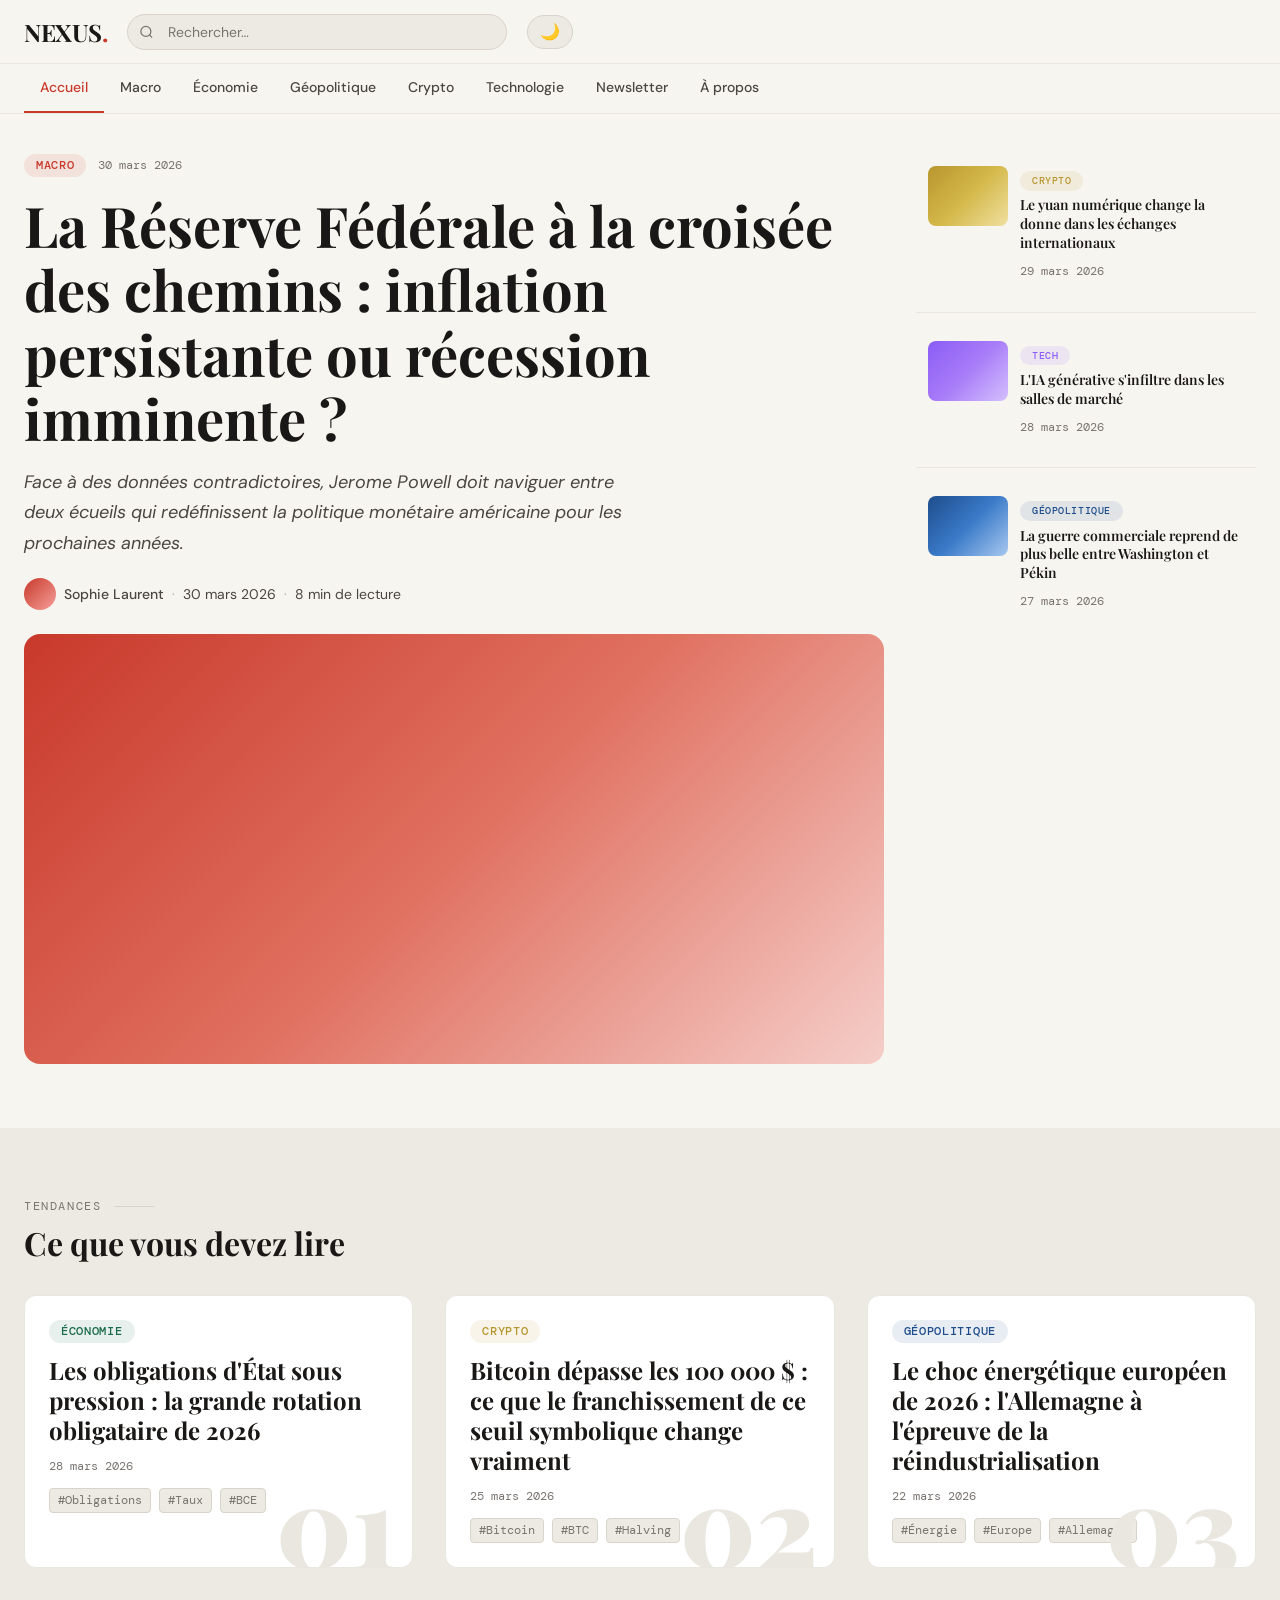
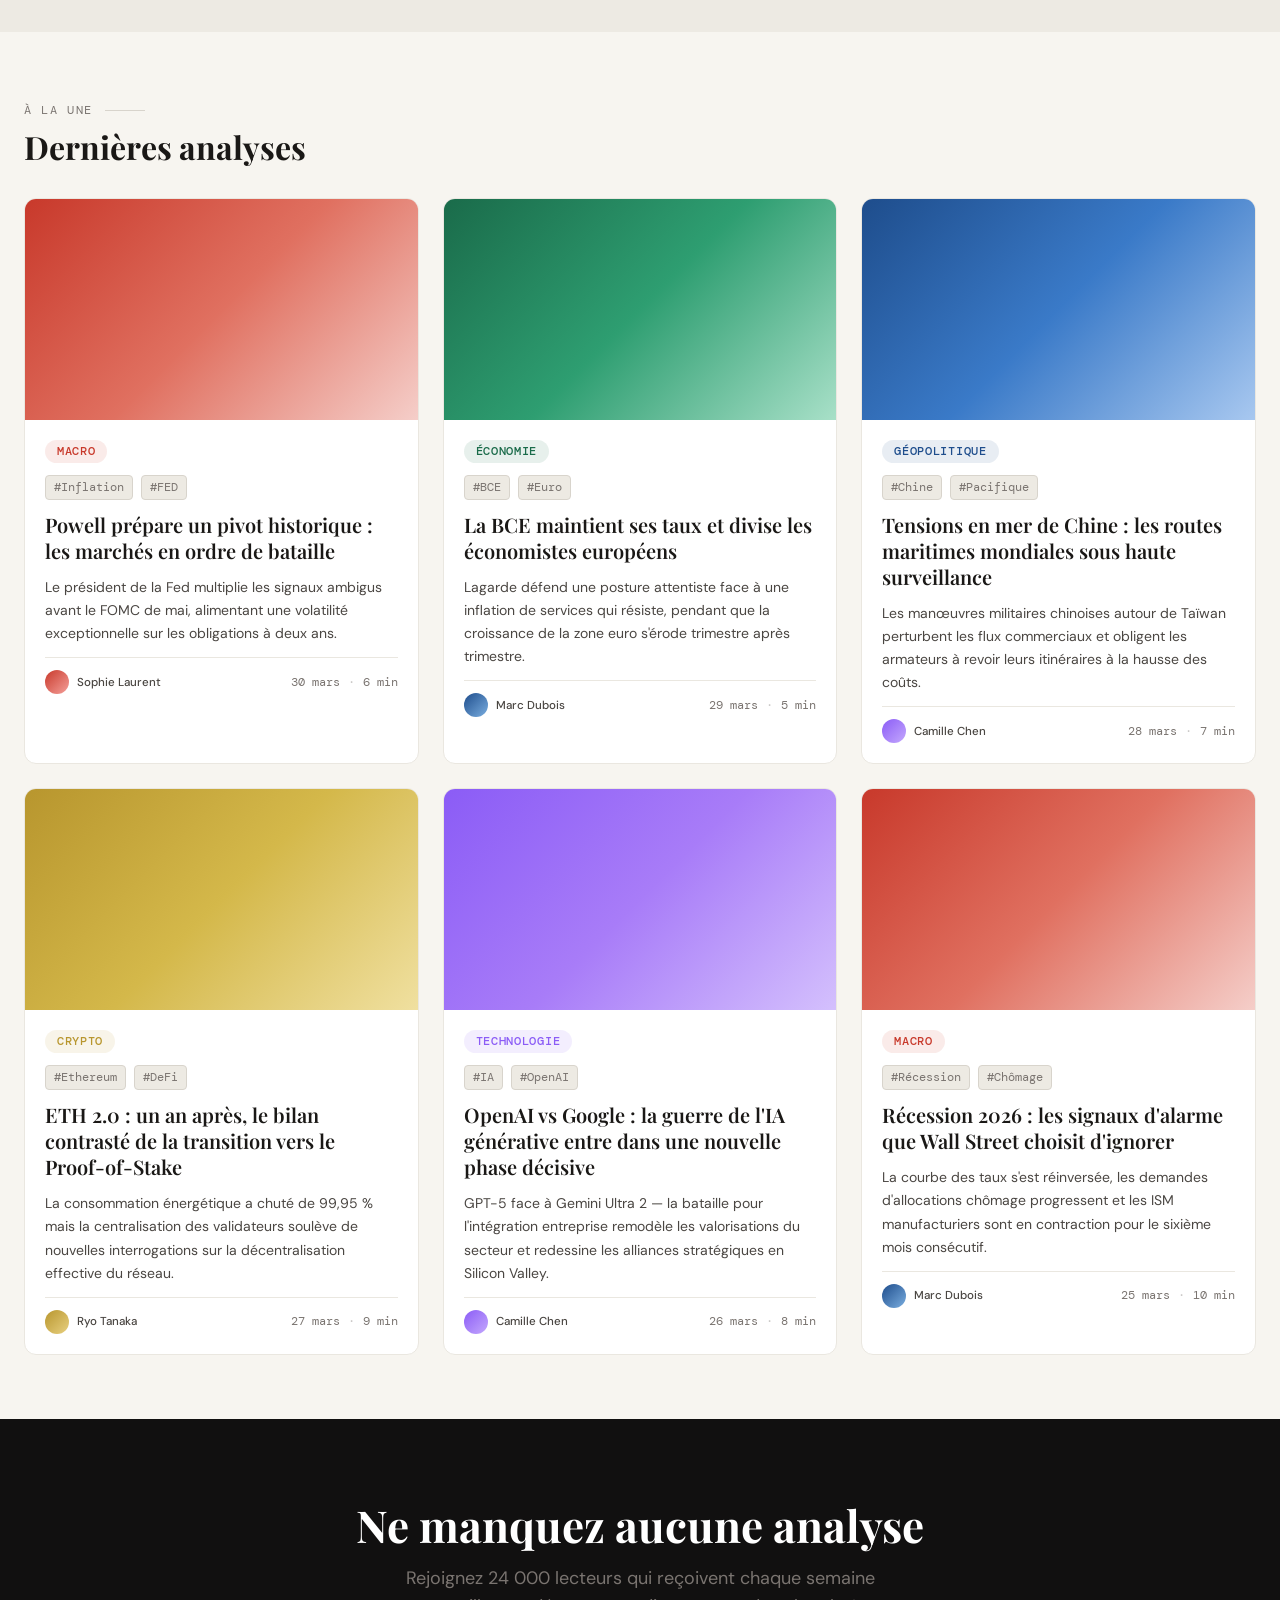
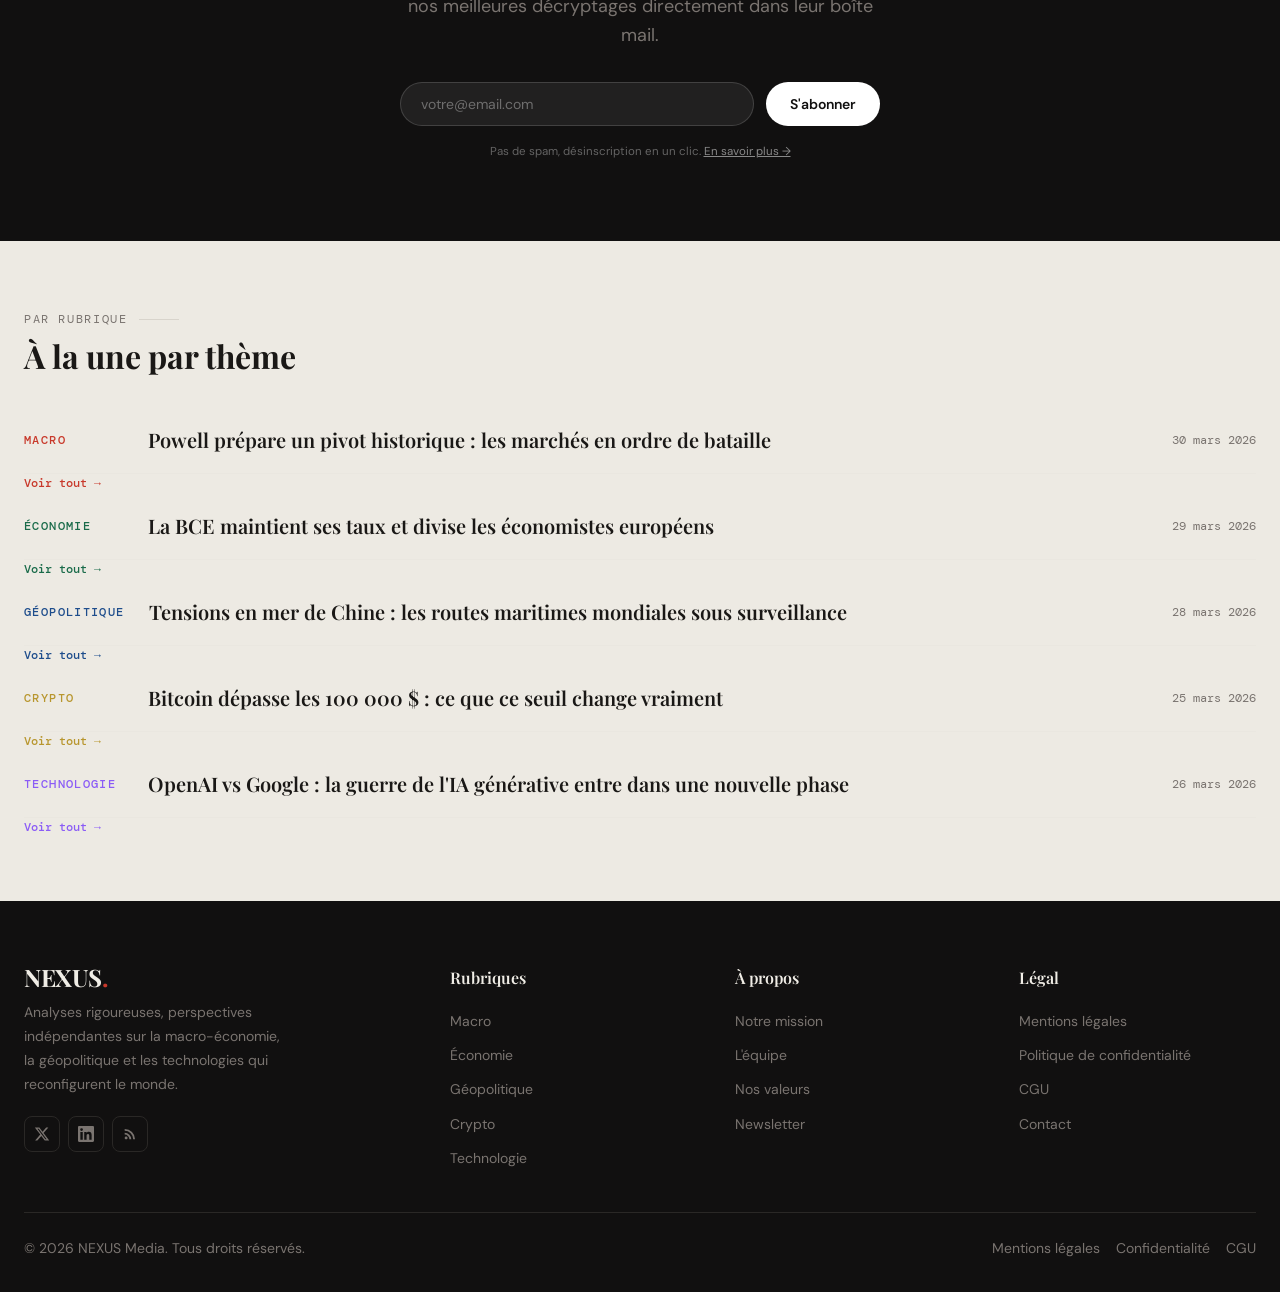
==== index.html @ 56955036 "Nexus clean start" ====
<!DOCTYPE html>
<html lang="fr" data-theme="light">
<head>
  <meta charset="UTF-8">
  <meta name="viewport" content="width=device-width, initial-scale=1.0">
  <!-- Anti-FOUC : appliquer le thème avant le rendu -->
  <script>
    (function(){ var t=localStorage.getItem('nexus-theme'); if(t) document.documentElement.setAttribute('data-theme',t); })();
  </script>
  <title>NEXUS — Analyses & Décryptages</title>
  <!-- Open Graph -->
  <meta property="og:title"       content="NEXUS — Analyses & Décryptages">
  <meta property="og:description" content="Le média de référence pour la macro-économie, la géopolitique, la crypto et la technologie.">
  <meta property="og:type"        content="website">
  <meta property="og:url"         content="https://nexus-media.fr/index.html">
  <meta property="og:image"       content="https://nexus-media.fr/og-cover.jpg">
  <meta name="twitter:card"        content="summary_large_image">
  <meta name="twitter:title"       content="NEXUS — Analyses & Décryptages">
  <meta name="twitter:description" content="Macro, économie, géopolitique, crypto, technologie.">
  <!-- Styles -->
  <link rel="stylesheet" href="variables.css">
  <link rel="stylesheet" href="style.css">
  <style>
    /* ---- HERO ---- */
    .hero { padding: var(--space-10) 0 var(--space-16); }
    .hero-grid {
      display: grid;
      grid-template-columns: 1fr 340px;
      gap: var(--space-8);
      align-items: start;
    }

    /* Article principal hero */
    .hero-main > a {
      display: block;
      color: inherit;
    }
    .hero-meta {
      display: flex;
      align-items: center;
      gap: var(--space-3);
      margin-bottom: var(--space-4);
    }
    .hero-date {
      font-family: var(--font-mono);
      font-size: var(--text-xs);
      color: var(--text-muted);
    }
    .hero-title {
      font-family: var(--font-serif);
      font-size: var(--text-4xl);
      font-weight: 700;
      line-height: 1.15;
      color: var(--text-primary);
      margin-bottom: var(--space-4);
      transition: color var(--transition-fast);
    }
    .hero-main > a:hover .hero-title { color: var(--accent-macro); }
    .hero-subtitle {
      font-size: var(--text-md);
      color: var(--text-secondary);
      line-height: 1.7;
      margin-bottom: var(--space-5);
      max-width: 600px;
      font-style: italic;
    }
    .hero-author-row {
      display: flex;
      align-items: center;
      gap: var(--space-2);
      font-size: var(--text-sm);
      color: var(--text-secondary);
      margin-bottom: var(--space-6);
    }
    .hero-avatar {
      width: 32px;
      height: 32px;
      border-radius: var(--radius-full);
      flex-shrink: 0;
    }
    .hero-image-wrap {
      border-radius: var(--radius-xl);
      overflow: hidden;
      aspect-ratio: 16/8;
    }
    .hero-image-wrap .placeholder {
      width: 100%;
      height: 100%;
    }

    /* Sidebar hero */
    .hero-sidebar {
      display: flex;
      flex-direction: column;
      gap: var(--space-1);
    }
    .sidebar-divider {
      height: 1px;
      background: var(--border-subtle);
      margin: var(--space-3) 0;
    }
    .sidebar-article {
      display: grid;
      grid-template-columns: 80px 1fr;
      gap: var(--space-3);
      padding: var(--space-3);
      border-radius: var(--radius-md);
      transition: background-color var(--transition-fast);
    }
    .sidebar-article:hover { background: var(--bg-secondary); }
    .sidebar-thumb {
      width: 80px;
      height: 60px;
      border-radius: var(--radius-md);
      overflow: hidden;
      flex-shrink: 0;
    }
    .sidebar-thumb .placeholder { width: 100%; height: 100%; }
    .sidebar-info {}
    .sidebar-title {
      font-family: var(--font-serif);
      font-size: var(--text-sm);
      font-weight: 600;
      line-height: 1.35;
      color: var(--text-primary);
      margin: var(--space-1) 0;
      transition: color var(--transition-fast);
    }
    .sidebar-article:hover .sidebar-title { color: var(--accent-home); }
    .sidebar-date {
      font-family: var(--font-mono);
      font-size: var(--text-xs);
      color: var(--text-muted);
    }

    /* ---- TENDANCES ---- */
    .tendances-section { padding: var(--space-16) 0; background: var(--bg-secondary); }
    .tendances-list {
      display: grid;
      grid-template-columns: repeat(3, 1fr);
      gap: var(--space-8);
      margin-top: var(--space-8);
    }
    .tendance-item {
      position: relative;
      padding: var(--space-6);
      background: var(--bg-card);
      border-radius: var(--radius-lg);
      border: 1px solid var(--border-subtle);
      overflow: hidden;
      transition: transform var(--transition-base), box-shadow var(--transition-base);
    }
    .tendance-item:hover { transform: translateY(-4px); box-shadow: var(--shadow-card-hover); }
    .tendance-num {
      position: absolute;
      bottom: -12px;
      right: var(--space-4);
      font-family: var(--font-serif);
      font-size: 7rem;
      font-weight: 900;
      color: var(--border-subtle);
      line-height: 1;
      user-select: none;
      pointer-events: none;
      transition: color var(--transition-theme);
    }
    [data-theme="dark"] .tendance-num { color: var(--bg-tertiary); }
    .tendance-meta {
      display: flex;
      align-items: center;
      gap: var(--space-3);
      margin-bottom: var(--space-3);
    }
    .tendance-title {
      font-family: var(--font-serif);
      font-size: var(--text-xl);
      font-weight: 700;
      line-height: 1.25;
      color: var(--text-primary);
      margin-bottom: var(--space-3);
      transition: color var(--transition-fast);
    }
    .tendance-item:hover .tendance-title { color: var(--accent-home); }
    .tendance-date {
      font-family: var(--font-mono);
      font-size: var(--text-xs);
      color: var(--text-muted);
      display: block;
      margin-bottom: var(--space-3);
    }

    /* ---- GRILLE D'ARTICLES ---- */
    .articles-section { padding: var(--space-16) 0; }
    .articles-grid {
      display: grid;
      grid-template-columns: repeat(3, 1fr);
      gap: var(--space-6);
    }

    /* ---- À LA UNE PAR THÈME ---- */
    .theme-highlights { padding: var(--space-16) 0; background: var(--bg-secondary); }
    .theme-row {
      display: flex;
      align-items: center;
      gap: var(--space-6);
      padding: var(--space-5) 0;
      border-bottom: 1px solid var(--border-subtle);
    }
    .theme-row:first-child { border-top: 1px solid var(--border-subtle); }
    .theme-cat-label {
      font-family: var(--font-mono);
      font-size: var(--text-xs);
      text-transform: uppercase;
      letter-spacing: 0.12em;
      font-weight: 500;
      min-width: 100px;
      flex-shrink: 0;
    }
    .theme-row-title {
      flex: 1;
      font-family: var(--font-serif);
      font-size: var(--text-lg);
      font-weight: 600;
      color: var(--text-primary);
      line-height: 1.3;
      transition: color var(--transition-fast);
    }
    .theme-row:hover .theme-row-title { color: var(--accent-home); }
    .theme-row-date {
      font-family: var(--font-mono);
      font-size: var(--text-xs);
      color: var(--text-muted);
      flex-shrink: 0;
    }
    .theme-voir-tout {
      font-family: var(--font-mono);
      font-size: var(--text-xs);
      font-weight: 500;
      flex-shrink: 0;
      transition: color var(--transition-fast), gap var(--transition-fast);
      display: flex;
      align-items: center;
      gap: var(--space-1);
    }

    /* Responsive */
    @media (max-width: 1024px) {
      .hero-grid       { grid-template-columns: 1fr; }
      .hero-sidebar    { display: grid; grid-template-columns: repeat(3, 1fr); gap: var(--space-4); }
      .sidebar-divider { display: none; }
      .sidebar-article { grid-template-columns: 1fr; }
      .sidebar-thumb   { display: none; }
      .tendances-list  { grid-template-columns: 1fr 1fr; }
      .articles-grid   { grid-template-columns: repeat(2, 1fr); }
    }
    @media (max-width: 768px) {
      .hero-title      { font-size: clamp(1.8rem, 5vw, 2.5rem); }
      .hero-sidebar    { grid-template-columns: 1fr; }
      .tendances-list  { grid-template-columns: 1fr; }
      .articles-grid   { grid-template-columns: 1fr; }
      .theme-row       { flex-wrap: wrap; gap: var(--space-2); }
      .theme-row-date  { display: none; }
    }
  </style>
</head>
<body>
<div class="page-wrapper">

  <!-- Barre de lecture -->
  <div id="reading-progress"></div>

  <!-- ===== HEADER ===== -->
  <header class="site-header">
    <div class="header-inner">
      <a href="index.html" class="logo">NEXUS<span class="logo-dot">.</span></a>
      <div class="header-search">
        <svg class="search-icon" viewBox="0 0 24 24" fill="none" stroke="currentColor" stroke-width="2">
          <circle cx="11" cy="11" r="8"/><path d="m21 21-4.35-4.35"/>
        </svg>
        <input type="text" id="search-input" placeholder="Rechercher…" autocomplete="off" aria-label="Rechercher un article">
        <div id="search-results" class="search-results"></div>
      </div>
      <div class="header-right">
        <button class="theme-toggle" id="theme-toggle" aria-label="Basculer thème clair / sombre">
          <span class="theme-toggle-icon" id="theme-icon">🌙</span>
        </button>
        <button class="hamburger" id="hamburger" aria-label="Ouvrir le menu">
          <span></span><span></span><span></span>
        </button>
      </div>
    </div>
  </header>

  <!-- ===== NAVIGATION ===== -->
  <nav class="site-nav" aria-label="Navigation principale">
    <div class="nav-inner">
      <a href="index.html"      class="nav-link" data-cat="home">Accueil</a>
      <a href="macro.html"      class="nav-link" data-cat="macro">Macro</a>
      <a href="economie.html"   class="nav-link" data-cat="economy">Économie</a>
      <a href="geopolitique.html" class="nav-link" data-cat="geo">Géopolitique</a>
      <a href="crypto.html"     class="nav-link" data-cat="crypto">Crypto</a>
      <a href="technologie.html" class="nav-link" data-cat="tech">Technologie</a>
      <a href="newsletter.html" class="nav-link" data-cat="newsletter">Newsletter</a>
      <a href="about.html"      class="nav-link" data-cat="about">À propos</a>
    </div>
  </nav>

  <!-- ===== MENU MOBILE ===== -->
  <div class="mobile-nav-overlay" id="mobile-nav" aria-modal="true" role="dialog">
    <div class="mobile-nav-backdrop" id="mobile-nav-backdrop"></div>
    <div class="mobile-nav-panel">
      <div class="mobile-nav-header">
        <a href="index.html" class="logo" style="font-size:1.2rem">NEXUS<span class="logo-dot">.</span></a>
        <button class="mobile-nav-close" id="mobile-nav-close" aria-label="Fermer le menu">✕</button>
      </div>
      <a href="index.html"        class="mobile-nav-link" data-cat="home">Accueil</a>
      <a href="macro.html"        class="mobile-nav-link" data-cat="macro">Macro</a>
      <a href="economie.html"     class="mobile-nav-link" data-cat="economy">Économie</a>
      <a href="geopolitique.html" class="mobile-nav-link" data-cat="geo">Géopolitique</a>
      <a href="crypto.html"       class="mobile-nav-link" data-cat="crypto">Crypto</a>
      <a href="technologie.html"  class="mobile-nav-link" data-cat="tech">Technologie</a>
      <a href="newsletter.html"   class="mobile-nav-link" data-cat="newsletter">Newsletter</a>
      <a href="about.html"        class="mobile-nav-link" data-cat="about">À propos</a>
    </div>
  </div>

  <!-- ===== MAIN ===== -->
  <main>

    <!-- === HERO === -->
    <section class="hero">
      <div class="container">
        <div class="hero-grid">

          <!-- Article principal -->
          <article class="hero-main reveal">
            <a href="article.html">
              <div class="hero-meta">
                <span class="badge badge-macro">Macro</span>
                <span class="hero-date">30 mars 2026</span>
              </div>
              <h1 class="article-title hero-title">La Réserve Fédérale à la croisée des chemins&nbsp;: inflation persistante ou récession imminente&nbsp;?</h1>
              <p class="hero-subtitle">Face à des données contradictoires, Jerome Powell doit naviguer entre deux écueils qui redéfinissent la politique monétaire américaine pour les prochaines années.</p>
              <div class="hero-author-row">
                <div class="hero-avatar grad-avatar-1"></div>
                <span style="font-weight:500">Sophie Laurent</span>
                <span class="dot-sep">·</span>
                <time datetime="2026-03-30">30 mars 2026</time>
                <span class="dot-sep">·</span>
                <span>8 min de lecture</span>
              </div>
              <div class="hero-image-wrap">
                <div class="placeholder grad-macro"></div>
              </div>
            </a>
          </article>

          <!-- Sidebar — 3 articles secondaires -->
          <aside class="hero-sidebar reveal reveal-delay-2">
            <a href="article.html" class="sidebar-article">
              <div class="sidebar-thumb">
                <div class="placeholder grad-crypto"></div>
              </div>
              <div class="sidebar-info">
                <span class="badge badge-crypto" style="font-size:0.6rem">Crypto</span>
                <div class="sidebar-title">Le yuan numérique change la donne dans les échanges internationaux</div>
                <span class="sidebar-date">29 mars 2026</span>
              </div>
            </a>
            <div class="sidebar-divider"></div>
            <a href="article.html" class="sidebar-article">
              <div class="sidebar-thumb">
                <div class="placeholder grad-tech"></div>
              </div>
              <div class="sidebar-info">
                <span class="badge badge-tech" style="font-size:0.6rem">Tech</span>
                <div class="sidebar-title">L'IA générative s'infiltre dans les salles de marché</div>
                <span class="sidebar-date">28 mars 2026</span>
              </div>
            </a>
            <div class="sidebar-divider"></div>
            <a href="article.html" class="sidebar-article">
              <div class="sidebar-thumb">
                <div class="placeholder grad-geo"></div>
              </div>
              <div class="sidebar-info">
                <span class="badge badge-geo" style="font-size:0.6rem">Géopolitique</span>
                <div class="sidebar-title">La guerre commerciale reprend de plus belle entre Washington et Pékin</div>
                <span class="sidebar-date">27 mars 2026</span>
              </div>
            </a>
          </aside>

        </div><!-- /.hero-grid -->
      </div>
    </section>

    <!-- === TENDANCES === -->
    <section class="tendances-section">
      <div class="container">
        <div class="section-header">
          <div class="section-label">Tendances</div>
          <h2 class="section-title">Ce que vous devez lire</h2>
        </div>
        <div class="tendances-list">

          <article class="tendance-item reveal">
            <div class="tendance-num">01</div>
            <div class="tendance-meta">
              <span class="badge badge-economy">Économie</span>
            </div>
            <a href="article.html">
              <h3 class="tendance-title article-title">Les obligations d'État sous pression : la grande rotation obligataire de 2026</h3>
            </a>
            <time class="tendance-date" datetime="2026-03-28">28 mars 2026</time>
            <div class="tags">
              <span class="tag">#Obligations</span>
              <span class="tag">#Taux</span>
              <span class="tag">#BCE</span>
            </div>
          </article>

          <article class="tendance-item reveal reveal-delay-2">
            <div class="tendance-num">02</div>
            <div class="tendance-meta">
              <span class="badge badge-crypto">Crypto</span>
            </div>
            <a href="article.html">
              <h3 class="tendance-title article-title">Bitcoin dépasse les 100 000 $ : ce que le franchissement de ce seuil symbolique change vraiment</h3>
            </a>
            <time class="tendance-date" datetime="2026-03-25">25 mars 2026</time>
            <div class="tags">
              <span class="tag">#Bitcoin</span>
              <span class="tag">#BTC</span>
              <span class="tag">#Halving</span>
            </div>
          </article>

          <article class="tendance-item reveal reveal-delay-4">
            <div class="tendance-num">03</div>
            <div class="tendance-meta">
              <span class="badge badge-geo">Géopolitique</span>
            </div>
            <a href="article.html">
              <h3 class="tendance-title article-title">Le choc énergétique européen de 2026 : l'Allemagne à l'épreuve de la réindustrialisation</h3>
            </a>
            <time class="tendance-date" datetime="2026-03-22">22 mars 2026</time>
            <div class="tags">
              <span class="tag">#Énergie</span>
              <span class="tag">#Europe</span>
              <span class="tag">#Allemagne</span>
            </div>
          </article>

        </div>
      </div>
    </section>

    <!-- === GRILLE D'ARTICLES === -->
    <section class="articles-section">
      <div class="container">
        <div class="section-header">
          <div class="section-label">À la une</div>
          <h2 class="section-title">Dernières analyses</h2>
        </div>
        <div class="articles-grid">

          <!-- Carte 1 : Macro -->
          <article class="article-card reveal">
            <a href="article.html">
              <div class="card-image"><div class="placeholder grad-macro"></div></div>
              <div class="card-body">
                <div class="card-meta">
                  <span class="badge badge-macro">Macro</span>
                </div>
                <div class="tags">
                  <span class="tag">#Inflation</span>
                  <span class="tag">#FED</span>
                </div>
                <h3 class="article-title">Powell prépare un pivot historique : les marchés en ordre de bataille</h3>
                <p class="article-excerpt">Le président de la Fed multiplie les signaux ambigus avant le FOMC de mai, alimentant une volatilité exceptionnelle sur les obligations à deux ans.</p>
                <div class="article-footer">
                  <div class="author-info">
                    <div class="author-avatar-sm grad-avatar-1"></div>
                    <span class="article-author">Sophie Laurent</span>
                  </div>
                  <div class="article-date-read">
                    <time datetime="2026-03-30">30 mars</time>
                    <span class="dot-sep">·</span>
                    <span>6 min</span>
                  </div>
                </div>
              </div>
            </a>
          </article>

          <!-- Carte 2 : Économie -->
          <article class="article-card reveal reveal-delay-1">
            <a href="article.html">
              <div class="card-image"><div class="placeholder grad-economy"></div></div>
              <div class="card-body">
                <div class="card-meta">
                  <span class="badge badge-economy">Économie</span>
                </div>
                <div class="tags">
                  <span class="tag">#BCE</span>
                  <span class="tag">#Euro</span>
                </div>
                <h3 class="article-title">La BCE maintient ses taux et divise les économistes européens</h3>
                <p class="article-excerpt">Lagarde défend une posture attentiste face à une inflation de services qui résiste, pendant que la croissance de la zone euro s'érode trimestre après trimestre.</p>
                <div class="article-footer">
                  <div class="author-info">
                    <div class="author-avatar-sm grad-avatar-2"></div>
                    <span class="article-author">Marc Dubois</span>
                  </div>
                  <div class="article-date-read">
                    <time datetime="2026-03-29">29 mars</time>
                    <span class="dot-sep">·</span>
                    <span>5 min</span>
                  </div>
                </div>
              </div>
            </a>
          </article>

          <!-- Carte 3 : Géopolitique -->
          <article class="article-card reveal reveal-delay-2">
            <a href="article.html">
              <div class="card-image"><div class="placeholder grad-geo"></div></div>
              <div class="card-body">
                <div class="card-meta">
                  <span class="badge badge-geo">Géopolitique</span>
                </div>
                <div class="tags">
                  <span class="tag">#Chine</span>
                  <span class="tag">#Pacifique</span>
                </div>
                <h3 class="article-title">Tensions en mer de Chine : les routes maritimes mondiales sous haute surveillance</h3>
                <p class="article-excerpt">Les manœuvres militaires chinoises autour de Taïwan perturbent les flux commerciaux et obligent les armateurs à revoir leurs itinéraires à la hausse des coûts.</p>
                <div class="article-footer">
                  <div class="author-info">
                    <div class="author-avatar-sm grad-avatar-3"></div>
                    <span class="article-author">Camille Chen</span>
                  </div>
                  <div class="article-date-read">
                    <time datetime="2026-03-28">28 mars</time>
                    <span class="dot-sep">·</span>
                    <span>7 min</span>
                  </div>
                </div>
              </div>
            </a>
          </article>

          <!-- Carte 4 : Crypto -->
          <article class="article-card reveal reveal-delay-1">
            <a href="article.html">
              <div class="card-image"><div class="placeholder grad-crypto"></div></div>
              <div class="card-body">
                <div class="card-meta">
                  <span class="badge badge-crypto">Crypto</span>
                </div>
                <div class="tags">
                  <span class="tag">#Ethereum</span>
                  <span class="tag">#DeFi</span>
                </div>
                <h3 class="article-title">ETH 2.0 : un an après, le bilan contrasté de la transition vers le Proof-of-Stake</h3>
                <p class="article-excerpt">La consommation énergétique a chuté de 99,95 % mais la centralisation des validateurs soulève de nouvelles interrogations sur la décentralisation effective du réseau.</p>
                <div class="article-footer">
                  <div class="author-info">
                    <div class="author-avatar-sm grad-avatar-4"></div>
                    <span class="article-author">Ryo Tanaka</span>
                  </div>
                  <div class="article-date-read">
                    <time datetime="2026-03-27">27 mars</time>
                    <span class="dot-sep">·</span>
                    <span>9 min</span>
                  </div>
                </div>
              </div>
            </a>
          </article>

          <!-- Carte 5 : Technologie -->
          <article class="article-card reveal reveal-delay-2">
            <a href="article.html">
              <div class="card-image"><div class="placeholder grad-tech"></div></div>
              <div class="card-body">
                <div class="card-meta">
                  <span class="badge badge-tech">Technologie</span>
                </div>
                <div class="tags">
                  <span class="tag">#IA</span>
                  <span class="tag">#OpenAI</span>
                </div>
                <h3 class="article-title">OpenAI vs Google : la guerre de l'IA générative entre dans une nouvelle phase décisive</h3>
                <p class="article-excerpt">GPT-5 face à Gemini Ultra 2 — la bataille pour l'intégration entreprise remodèle les valorisations du secteur et redessine les alliances stratégiques en Silicon Valley.</p>
                <div class="article-footer">
                  <div class="author-info">
                    <div class="author-avatar-sm grad-avatar-3"></div>
                    <span class="article-author">Camille Chen</span>
                  </div>
                  <div class="article-date-read">
                    <time datetime="2026-03-26">26 mars</time>
                    <span class="dot-sep">·</span>
                    <span>8 min</span>
                  </div>
                </div>
              </div>
            </a>
          </article>

          <!-- Carte 6 : Macro -->
          <article class="article-card reveal reveal-delay-3">
            <a href="article.html">
              <div class="card-image"><div class="placeholder grad-macro"></div></div>
              <div class="card-body">
                <div class="card-meta">
                  <span class="badge badge-macro">Macro</span>
                </div>
                <div class="tags">
                  <span class="tag">#Récession</span>
                  <span class="tag">#Chômage</span>
                </div>
                <h3 class="article-title">Récession 2026 : les signaux d'alarme que Wall Street choisit d'ignorer</h3>
                <p class="article-excerpt">La courbe des taux s'est réinversée, les demandes d'allocations chômage progressent et les ISM manufacturiers sont en contraction pour le sixième mois consécutif.</p>
                <div class="article-footer">
                  <div class="author-info">
                    <div class="author-avatar-sm grad-avatar-2"></div>
                    <span class="article-author">Marc Dubois</span>
                  </div>
                  <div class="article-date-read">
                    <time datetime="2026-03-25">25 mars</time>
                    <span class="dot-sep">·</span>
                    <span>10 min</span>
                  </div>
                </div>
              </div>
            </a>
          </article>

        </div><!-- /.articles-grid -->
      </div>
    </section>

    <!-- === BANDEAU NEWSLETTER === -->
    <div class="newsletter-banner reveal">
      <h2 class="banner-title">Ne manquez aucune analyse</h2>
      <p class="banner-subtitle">Rejoignez 24 000 lecteurs qui reçoivent chaque semaine nos meilleures décryptages directement dans leur boîte mail.</p>
      <form class="newsletter-form-inline" novalidate>
        <input type="email" placeholder="votre@email.com" autocomplete="email" required aria-label="Votre adresse email">
        <button type="submit" class="btn btn-dark">S'abonner</button>
      </form>
      <p class="newsletter-note">Pas de spam, désinscription en un clic. <a href="newsletter.html">En savoir plus →</a></p>
    </div>

    <!-- === À LA UNE PAR THÈME === -->
    <section class="theme-highlights">
      <div class="container">
        <div class="section-header">
          <div class="section-label">Par rubrique</div>
          <h2 class="section-title">À la une par thème</h2>
        </div>

        <a href="article.html" class="theme-row reveal" style="text-decoration:none;display:flex;align-items:center;gap:var(--space-6);padding:var(--space-5) 0;border-bottom:1px solid var(--border-subtle)">
          <span class="theme-cat-label" style="color:var(--accent-macro)">Macro</span>
          <span class="theme-row-title article-title">Powell prépare un pivot historique : les marchés en ordre de bataille</span>
          <span class="theme-row-date">30 mars 2026</span>
          <a href="macro.html" class="theme-voir-tout" style="color:var(--accent-macro)" onclick="event.stopPropagation()">Voir tout →</a>
        </a>

        <a href="article.html" class="theme-row reveal reveal-delay-1" style="text-decoration:none;display:flex;align-items:center;gap:var(--space-6);padding:var(--space-5) 0;border-bottom:1px solid var(--border-subtle)">
          <span class="theme-cat-label" style="color:var(--accent-economy)">Économie</span>
          <span class="theme-row-title article-title">La BCE maintient ses taux et divise les économistes européens</span>
          <span class="theme-row-date">29 mars 2026</span>
          <a href="economie.html" class="theme-voir-tout" style="color:var(--accent-economy)" onclick="event.stopPropagation()">Voir tout →</a>
        </a>

        <a href="article.html" class="theme-row reveal reveal-delay-2" style="text-decoration:none;display:flex;align-items:center;gap:var(--space-6);padding:var(--space-5) 0;border-bottom:1px solid var(--border-subtle)">
          <span class="theme-cat-label" style="color:var(--accent-geo)">Géopolitique</span>
          <span class="theme-row-title article-title">Tensions en mer de Chine : les routes maritimes mondiales sous surveillance</span>
          <span class="theme-row-date">28 mars 2026</span>
          <a href="geopolitique.html" class="theme-voir-tout" style="color:var(--accent-geo)" onclick="event.stopPropagation()">Voir tout →</a>
        </a>

        <a href="article.html" class="theme-row reveal reveal-delay-3" style="text-decoration:none;display:flex;align-items:center;gap:var(--space-6);padding:var(--space-5) 0;border-bottom:1px solid var(--border-subtle)">
          <span class="theme-cat-label" style="color:var(--accent-crypto)">Crypto</span>
          <span class="theme-row-title article-title">Bitcoin dépasse les 100 000 $ : ce que ce seuil change vraiment</span>
          <span class="theme-row-date">25 mars 2026</span>
          <a href="crypto.html" class="theme-voir-tout" style="color:var(--accent-crypto)" onclick="event.stopPropagation()">Voir tout →</a>
        </a>

        <a href="article.html" class="theme-row reveal reveal-delay-4" style="text-decoration:none;display:flex;align-items:center;gap:var(--space-6);padding:var(--space-5) 0;border-bottom:1px solid var(--border-subtle)">
          <span class="theme-cat-label" style="color:var(--accent-tech)">Technologie</span>
          <span class="theme-row-title article-title">OpenAI vs Google : la guerre de l'IA générative entre dans une nouvelle phase</span>
          <span class="theme-row-date">26 mars 2026</span>
          <a href="technologie.html" class="theme-voir-tout" style="color:var(--accent-tech)" onclick="event.stopPropagation()">Voir tout →</a>
        </a>

      </div>
    </section>

  </main><!-- /main -->

  <!-- ===== FOOTER ===== -->
  <footer class="site-footer">
    <div class="footer-inner">
      <div class="footer-top">
        <div class="footer-brand">
          <a href="index.html" class="logo">NEXUS<span class="logo-dot">.</span></a>
          <p class="footer-tagline">Analyses rigoureuses, perspectives indépendantes sur la macro-économie, la géopolitique et les technologies qui reconfigurent le monde.</p>
          <div class="footer-social">
            <a href="#" aria-label="Twitter / X">
              <svg viewBox="0 0 24 24" fill="currentColor"><path d="M18.244 2.25h3.308l-7.227 8.26 8.502 11.24H16.17l-5.214-6.817L4.99 21.75H1.68l7.73-8.835L1.254 2.25H8.08l4.713 6.231zm-1.161 17.52h1.833L7.084 4.126H5.117z"/></svg>
            </a>
            <a href="#" aria-label="LinkedIn">
              <svg viewBox="0 0 24 24" fill="currentColor"><path d="M20.447 20.452h-3.554v-5.569c0-1.328-.027-3.037-1.852-3.037-1.853 0-2.136 1.445-2.136 2.939v5.667H9.351V9h3.414v1.561h.046c.477-.9 1.637-1.85 3.37-1.85 3.601 0 4.267 2.37 4.267 5.455v6.286zM5.337 7.433a2.062 2.062 0 01-2.063-2.065 2.064 2.064 0 112.063 2.065zm1.782 13.019H3.555V9h3.564v11.452zM22.225 0H1.771C.792 0 0 .774 0 1.729v20.542C0 23.227.792 24 1.771 24h20.451C23.2 24 24 23.227 24 22.271V1.729C24 .774 23.2 0 22.222 0h.003z"/></svg>
            </a>
            <a href="#" aria-label="Flux RSS">
              <svg viewBox="0 0 24 24" fill="currentColor"><path d="M6.18 15.64a2.18 2.18 0 0 1 2.18 2.18C8.36 19.01 7.38 20 6.18 20C4.98 20 4 19.01 4 17.82a2.18 2.18 0 0 1 2.18-2.18M4 4.44A15.56 15.56 0 0 1 19.56 20h-2.83A12.73 12.73 0 0 0 4 7.27V4.44m0 5.66a9.9 9.9 0 0 1 9.9 9.9h-2.83A7.07 7.07 0 0 0 4 12.93V10.1z"/></svg>
            </a>
          </div>
        </div>
        <div class="footer-col">
          <h4>Rubriques</h4>
          <ul>
            <li><a href="macro.html">Macro</a></li>
            <li><a href="economie.html">Économie</a></li>
            <li><a href="geopolitique.html">Géopolitique</a></li>
            <li><a href="crypto.html">Crypto</a></li>
            <li><a href="technologie.html">Technologie</a></li>
          </ul>
        </div>
        <div class="footer-col">
          <h4>À propos</h4>
          <ul>
            <li><a href="about.html">Notre mission</a></li>
            <li><a href="about.html">L'équipe</a></li>
            <li><a href="about.html">Nos valeurs</a></li>
            <li><a href="newsletter.html">Newsletter</a></li>
          </ul>
        </div>
        <div class="footer-col">
          <h4>Légal</h4>
          <ul>
            <li><a href="#">Mentions légales</a></li>
            <li><a href="#">Politique de confidentialité</a></li>
            <li><a href="#">CGU</a></li>
            <li><a href="#">Contact</a></li>
          </ul>
        </div>
      </div>
      <div class="footer-bottom">
        <p class="footer-copy">© 2026 NEXUS Media. Tous droits réservés.</p>
        <nav class="footer-legal" aria-label="Liens légaux">
          <a href="#">Mentions légales</a>
          <a href="#">Confidentialité</a>
          <a href="#">CGU</a>
        </nav>
      </div>
    </div>
  </footer>

</div><!-- /.page-wrapper -->

<!-- Bouton retour en haut -->
<button id="back-to-top" aria-label="Retour en haut de page">
  <svg viewBox="0 0 24 24" fill="none" stroke="currentColor" stroke-width="2.5">
    <path d="M18 15l-6-6-6 6"/>
  </svg>
</button>

<script src="main.js"></script>
</body>
</html>
---- variables.css ----
/* ============================================================
   NEXUS — Design Tokens
   variables.css — Importer en premier dans chaque page
   ============================================================ */

/* Google Fonts */
@import url('https://fonts.googleapis.com/css2?family=Playfair+Display:ital,wght@0,400;0,600;0,700;0,900;1,400;1,600&family=DM+Sans:ital,opsz,wght@0,9..40,300;0,9..40,400;0,9..40,500;0,9..40,600;1,9..40,400&family=DM+Mono:wght@400;500&display=swap');

/* ============================================================
   MODE CLAIR (défaut)
   ============================================================ */
:root {
  /* ---- Palette de base ---- */
  --bg-primary:       #F7F5F0;
  --bg-secondary:     #EDEAE3;
  --bg-tertiary:      #E4E0D8;
  --bg-card:          #FFFFFF;
  --surface-elevated: #FFFFFF;

  --text-primary:   #1A1816;
  --text-secondary: #4A4642;
  --text-muted:     #7A7470;
  --text-inverse:   #F7F5F0;

  --border-color:  #D8D4CC;
  --border-subtle: #EAE7E0;

  /* ---- Footer (toujours sombre) ---- */
  --footer-bg:         #111010;
  --footer-text:       #7A7470;
  --footer-text-light: #F0EDE6;
  --footer-border:     #2A2826;

  /* ---- Accents par catégorie ---- */
  --accent-home:    #C8392B;
  --accent-macro:   #C8392B;
  --accent-economy: #1A6B4A;
  --accent-geo:     #1E4D8C;
  --accent-crypto:  #B8962E;
  --accent-tech:    #8B5CF6;
  --accent-news:    #C8392B;
  --accent-about:   #4A4642;

  /* ---- Accents en version douce (pour backgrounds) ---- */
  --accent-home-soft:    rgba(200, 57, 43, 0.08);
  --accent-macro-soft:   rgba(200, 57, 43, 0.08);
  --accent-economy-soft: rgba(26, 107, 74, 0.08);
  --accent-geo-soft:     rgba(30, 77, 140, 0.08);
  --accent-crypto-soft:  rgba(184, 150, 46, 0.08);
  --accent-tech-soft:    rgba(139, 92, 246, 0.08);

  /* ---- Typographie ---- */
  --font-serif: 'Playfair Display', Georgia, 'Times New Roman', serif;
  --font-sans:  'DM Sans', system-ui, -apple-system, sans-serif;
  --font-mono:  'DM Mono', 'Courier New', monospace;

  /* Tailles fluides via clamp() */
  --text-xs:   clamp(0.65rem,  0.9vw,  0.75rem);
  --text-sm:   clamp(0.8rem,   1.1vw,  0.875rem);
  --text-base: clamp(0.9375rem,1.4vw,  1rem);
  --text-md:   clamp(1rem,     1.6vw,  1.125rem);
  --text-lg:   clamp(1.1rem,   1.9vw,  1.25rem);
  --text-xl:   clamp(1.25rem,  2.2vw,  1.5rem);
  --text-2xl:  clamp(1.5rem,   2.8vw,  2rem);
  --text-3xl:  clamp(2rem,     3.5vw,  2.75rem);
  --text-4xl:  clamp(2.5rem,   4.5vw,  3.5rem);
  --text-5xl:  clamp(3rem,     5.5vw,  4.5rem);

  /* ---- Espacements ---- */
  --space-1:  0.25rem;
  --space-2:  0.5rem;
  --space-3:  0.75rem;
  --space-4:  1rem;
  --space-5:  1.25rem;
  --space-6:  1.5rem;
  --space-8:  2rem;
  --space-10: 2.5rem;
  --space-12: 3rem;
  --space-16: 4rem;
  --space-20: 5rem;
  --space-24: 6rem;

  /* ---- Border Radius ---- */
  --radius-sm:   4px;
  --radius-md:   8px;
  --radius-lg:   12px;
  --radius-xl:   16px;
  --radius-2xl:  24px;
  --radius-full: 9999px;

  /* ---- Ombres ---- */
  --shadow-sm:         0 1px 3px rgba(0,0,0,0.06), 0 1px 2px rgba(0,0,0,0.04);
  --shadow-md:         0 4px 12px rgba(0,0,0,0.08), 0 2px 4px rgba(0,0,0,0.04);
  --shadow-lg:         0 10px 30px rgba(0,0,0,0.10), 0 4px 8px rgba(0,0,0,0.05);
  --shadow-xl:         0 20px 50px rgba(0,0,0,0.12), 0 8px 16px rgba(0,0,0,0.06);
  --shadow-card-hover: 0 16px 48px rgba(0,0,0,0.14);

  /* ---- Transitions ---- */
  --transition-fast:  150ms ease;
  --transition-base:  250ms ease;
  --transition-slow:  400ms ease;
  --transition-theme: 300ms ease;

  /* ---- Layout ---- */
  --max-width:          1280px;
  --content-width:      720px;
  --header-height:      64px;
  --nav-height:         44px;
  --reading-bar-height: 3px;

  /* ---- Z-index ---- */
  --z-base:     1;
  --z-dropdown: 100;
  --z-sticky:   200;
  --z-overlay:  300;
  --z-modal:    400;
  --z-top:      500;
}

/* ============================================================
   MODE SOMBRE
   fond très sombre #111010, surfaces #1C1B1A
   ============================================================ */
[data-theme="dark"] {
  --bg-primary:       #111010;
  --bg-secondary:     #1C1B1A;
  --bg-tertiary:      #252322;
  --bg-card:          #1C1B1A;
  --surface-elevated: #252322;

  --text-primary:   #F0EDE6;
  --text-secondary: #B8B4AE;
  --text-muted:     #6A6662;
  --text-inverse:   #1A1816;

  --border-color:  #2E2C2A;
  --border-subtle: #222120;

  --shadow-sm:         0 1px 3px rgba(0,0,0,0.35);
  --shadow-md:         0 4px 12px rgba(0,0,0,0.45);
  --shadow-lg:         0 10px 30px rgba(0,0,0,0.55);
  --shadow-xl:         0 20px 50px rgba(0,0,0,0.65);
  --shadow-card-hover: 0 16px 48px rgba(0,0,0,0.70);
}
---- style.css ----
/* ============================================================
   NEXUS — Styles globaux partagés
   style.css — Composants communs à toutes les pages
   ============================================================ */

/* ---- Reset & Base ---- */
*, *::before, *::after {
  box-sizing: border-box;
  margin: 0;
  padding: 0;
}

html {
  scroll-behavior: smooth;
  font-size: 16px;
}

body {
  font-family: var(--font-sans);
  font-size: var(--text-base);
  line-height: 1.65;
  color: var(--text-primary);
  background-color: var(--bg-primary);
  transition: background-color var(--transition-theme), color var(--transition-theme);
  overflow-x: hidden;
  -webkit-font-smoothing: antialiased;
  -moz-osx-font-smoothing: grayscale;
}

img    { max-width: 100%; display: block; }
a      { color: inherit; text-decoration: none; }
ul, ol { list-style: none; }
button { cursor: pointer; border: none; background: none; font-family: inherit; color: inherit; }
input, textarea, select { font-family: inherit; }

/* Page wrapper flex column */
.page-wrapper {
  min-height: 100vh;
  display: flex;
  flex-direction: column;
}
.page-wrapper > main { flex: 1; }

/* Container centré */
.container {
  max-width: var(--max-width);
  margin: 0 auto;
  padding: 0 var(--space-6);
}

/* ============================================================
   BARRE DE LECTURE (progress)
   ============================================================ */
#reading-progress {
  position: fixed;
  top: 0;
  left: 0;
  width: 0%;
  height: var(--reading-bar-height);
  background: var(--accent-home);
  z-index: var(--z-top);
  transition: width 0.08s linear;
  pointer-events: none;
}

/* ============================================================
   HEADER
   ============================================================ */
.site-header {
  position: sticky;
  top: 0;
  z-index: var(--z-sticky);
  height: var(--header-height);
  background: var(--bg-primary);
  border-bottom: 1px solid var(--border-subtle);
  transition:
    background-color var(--transition-theme),
    box-shadow var(--transition-fast);
}

.site-header.scrolled {
  box-shadow: var(--shadow-md);
}

.header-inner {
  max-width: var(--max-width);
  margin: 0 auto;
  padding: 0 var(--space-6);
  height: 100%;
  display: flex;
  align-items: center;
  gap: var(--space-5);
}

/* Logo */
.logo {
  font-family: var(--font-serif);
  font-size: var(--text-xl);
  font-weight: 700;
  letter-spacing: -0.02em;
  color: var(--text-primary);
  flex-shrink: 0;
  transition: opacity var(--transition-fast);
  line-height: 1;
}
.logo:hover { opacity: 0.75; }
.logo-dot   { color: var(--accent-home); }

/* Barre de recherche */
.header-search {
  flex: 1;
  max-width: 380px;
  position: relative;
}

.header-search input {
  width: 100%;
  padding: var(--space-2) var(--space-4) var(--space-2) 2.5rem;
  border-radius: var(--radius-full);
  border: 1.5px solid var(--border-color);
  background: var(--bg-secondary);
  color: var(--text-primary);
  font-size: var(--text-sm);
  outline: none;
  transition:
    border-color var(--transition-fast),
    box-shadow var(--transition-fast),
    background-color var(--transition-fast);
}
.header-search input::placeholder { color: var(--text-muted); }
.header-search input:focus {
  border-color: var(--accent-home);
  box-shadow: 0 0 0 3px var(--accent-home-soft);
  background: var(--bg-card);
}

.search-icon {
  position: absolute;
  left: var(--space-3);
  top: 50%;
  transform: translateY(-50%);
  color: var(--text-muted);
  pointer-events: none;
  width: 15px;
  height: 15px;
}

/* Résultats de recherche */
.search-results {
  position: absolute;
  top: calc(100% + var(--space-2));
  left: 0;
  right: 0;
  background: var(--bg-card);
  border: 1px solid var(--border-color);
  border-radius: var(--radius-lg);
  box-shadow: var(--shadow-lg);
  overflow: hidden;
  display: none;
  z-index: var(--z-dropdown);
  max-height: 360px;
  overflow-y: auto;
}
.search-results.active { display: block; }

.search-result-item {
  display: block;
  padding: var(--space-3) var(--space-4);
  border-bottom: 1px solid var(--border-subtle);
  cursor: pointer;
  transition: background-color var(--transition-fast);
}
.search-result-item:last-child { border-bottom: none; }
.search-result-item:hover      { background: var(--bg-secondary); }

.result-title    { font-size: var(--text-sm); font-weight: 500; color: var(--text-primary); }
.result-category { font-size: var(--text-xs); font-family: var(--font-mono); color: var(--text-muted); margin-top: 2px; text-transform: uppercase; letter-spacing: 0.06em; }

mark {
  background: rgba(200, 57, 43, 0.12);
  color: var(--accent-home);
  border-radius: 2px;
  padding: 0 2px;
  font-style: normal;
}

/* Header droite */
.header-right {
  display: flex;
  align-items: center;
  gap: var(--space-3);
  flex-shrink: 0;
}

/* Toggle thème */
.theme-toggle {
  display: flex;
  align-items: center;
  gap: var(--space-2);
  padding: var(--space-2) var(--space-3);
  border-radius: var(--radius-full);
  border: 1.5px solid var(--border-color);
  background: var(--bg-secondary);
  color: var(--text-secondary);
  font-size: var(--text-sm);
  transition:
    background-color var(--transition-fast),
    border-color var(--transition-fast),
    transform var(--transition-fast),
    box-shadow var(--transition-fast);
  user-select: none;
}
.theme-toggle:hover {
  background: var(--bg-tertiary);
  border-color: var(--text-muted);
  transform: translateY(-1px);
  box-shadow: var(--shadow-sm);
}
.theme-toggle-icon { font-size: 1rem; line-height: 1; }

/* Hamburger (mobile) */
.hamburger {
  display: none;
  flex-direction: column;
  gap: 5px;
  padding: var(--space-2);
  border-radius: var(--radius-sm);
  transition: background-color var(--transition-fast);
}
.hamburger:hover { background: var(--bg-secondary); }
.hamburger span {
  display: block;
  width: 22px;
  height: 2px;
  background: var(--text-primary);
  border-radius: 2px;
  transition: transform var(--transition-base), opacity var(--transition-fast);
}
.hamburger.open span:nth-child(1) { transform: translateY(7px) rotate(45deg); }
.hamburger.open span:nth-child(2) { opacity: 0; transform: scaleX(0); }
.hamburger.open span:nth-child(3) { transform: translateY(-7px) rotate(-45deg); }

/* ============================================================
   NAVIGATION
   ============================================================ */
.site-nav {
  background: var(--bg-primary);
  border-bottom: 1px solid var(--border-subtle);
  transition: background-color var(--transition-theme);
}

.nav-inner {
  max-width: var(--max-width);
  margin: 0 auto;
  padding: 0 var(--space-6);
  display: flex;
  align-items: center;
  overflow-x: auto;
  scrollbar-width: none;
}
.nav-inner::-webkit-scrollbar { display: none; }

.nav-link {
  display: inline-block;
  padding: var(--space-3) var(--space-4);
  font-size: var(--text-sm);
  font-weight: 500;
  color: var(--text-secondary);
  border-bottom: 2px solid transparent;
  white-space: nowrap;
  transition:
    color var(--transition-fast),
    border-color var(--transition-fast);
}
.nav-link:hover { color: var(--text-primary); }

/* Accents actifs par catégorie */
.nav-link.active[data-cat="home"],
.nav-link.active[data-cat="macro"]      { color: var(--accent-macro);   border-bottom-color: var(--accent-macro); }
.nav-link.active[data-cat="economy"]    { color: var(--accent-economy); border-bottom-color: var(--accent-economy); }
.nav-link.active[data-cat="geo"]        { color: var(--accent-geo);     border-bottom-color: var(--accent-geo); }
.nav-link.active[data-cat="crypto"]     { color: var(--accent-crypto);  border-bottom-color: var(--accent-crypto); }
.nav-link.active[data-cat="tech"]       { color: var(--accent-tech);    border-bottom-color: var(--accent-tech); }
.nav-link.active[data-cat="newsletter"] { color: var(--accent-news);    border-bottom-color: var(--accent-news); }
.nav-link.active[data-cat="about"]      { color: var(--text-primary);   border-bottom-color: var(--text-primary); }

/* ---- Overlay navigation mobile ---- */
.mobile-nav-overlay {
  display: none;
  position: fixed;
  inset: 0;
  z-index: var(--z-overlay);
}
.mobile-nav-overlay.open { display: block; }

.mobile-nav-backdrop {
  position: absolute;
  inset: 0;
  background: rgba(0,0,0,0.55);
  backdrop-filter: blur(2px);
  animation: fadeIn var(--transition-base) ease;
}

.mobile-nav-panel {
  position: absolute;
  top: 0;
  right: 0;
  width: min(300px, 85vw);
  height: 100%;
  background: var(--bg-card);
  box-shadow: var(--shadow-xl);
  padding: var(--space-5) var(--space-5) var(--space-8);
  overflow-y: auto;
  animation: slideInRight var(--transition-base) ease;
  display: flex;
  flex-direction: column;
  gap: var(--space-1);
}

.mobile-nav-header {
  display: flex;
  align-items: center;
  justify-content: space-between;
  margin-bottom: var(--space-5);
  padding-bottom: var(--space-4);
  border-bottom: 1px solid var(--border-subtle);
}

.mobile-nav-close {
  width: 32px;
  height: 32px;
  border-radius: var(--radius-md);
  background: var(--bg-secondary);
  color: var(--text-muted);
  font-size: 1.2rem;
  display: flex;
  align-items: center;
  justify-content: center;
  transition: background-color var(--transition-fast), color var(--transition-fast);
}
.mobile-nav-close:hover { background: var(--bg-tertiary); color: var(--text-primary); }

.mobile-nav-link {
  display: flex;
  align-items: center;
  gap: var(--space-3);
  padding: var(--space-3) var(--space-4);
  border-radius: var(--radius-md);
  font-size: var(--text-md);
  font-weight: 500;
  color: var(--text-secondary);
  transition: background-color var(--transition-fast), color var(--transition-fast);
}
.mobile-nav-link:hover { background: var(--bg-secondary); color: var(--text-primary); }
.mobile-nav-link.active { color: var(--accent-home); background: var(--accent-home-soft); }

/* ============================================================
   FOOTER (toujours sombre)
   ============================================================ */
.site-footer {
  background: var(--footer-bg);
  color: var(--footer-text);
  padding: var(--space-16) 0 var(--space-8);
}

.footer-inner {
  max-width: var(--max-width);
  margin: 0 auto;
  padding: 0 var(--space-6);
}

.footer-top {
  display: grid;
  grid-template-columns: 1.6fr 1fr 1fr 1fr;
  gap: var(--space-12);
  padding-bottom: var(--space-10);
  border-bottom: 1px solid var(--footer-border);
}

.footer-brand .logo {
  color: var(--footer-text-light);
  font-size: var(--text-xl);
  margin-bottom: var(--space-3);
  display: inline-block;
}

.footer-tagline {
  font-size: var(--text-sm);
  line-height: 1.7;
  max-width: 260px;
  margin-bottom: var(--space-5);
}

.footer-col h4 {
  font-family: var(--font-serif);
  font-size: var(--text-base);
  font-weight: 600;
  color: var(--footer-text-light);
  margin-bottom: var(--space-4);
}

.footer-col ul { display: flex; flex-direction: column; gap: var(--space-2); }
.footer-col a {
  font-size: var(--text-sm);
  color: var(--footer-text);
  transition: color var(--transition-fast);
}
.footer-col a:hover { color: var(--footer-text-light); }

/* Icônes sociales */
.footer-social {
  display: flex;
  gap: var(--space-2);
  margin-top: var(--space-3);
}
.footer-social a {
  display: flex;
  align-items: center;
  justify-content: center;
  width: 36px;
  height: 36px;
  border-radius: var(--radius-md);
  border: 1px solid var(--footer-border);
  color: var(--footer-text);
  transition:
    border-color var(--transition-fast),
    color var(--transition-fast),
    background-color var(--transition-fast);
}
.footer-social a:hover {
  border-color: rgba(255,255,255,0.25);
  color: var(--footer-text-light);
  background: rgba(255,255,255,0.05);
}
.footer-social svg { width: 16px; height: 16px; }

.footer-bottom {
  padding-top: var(--space-6);
  display: flex;
  align-items: center;
  justify-content: space-between;
  gap: var(--space-4);
  flex-wrap: wrap;
}

.footer-copy  { font-size: var(--text-sm); }
.footer-legal { display: flex; gap: var(--space-4); }
.footer-legal a {
  font-size: var(--text-sm);
  color: var(--footer-text);
  transition: color var(--transition-fast);
}
.footer-legal a:hover { color: var(--footer-text-light); }

/* ============================================================
   BOUTON RETOUR EN HAUT
   ============================================================ */
#back-to-top {
  position: fixed;
  bottom: var(--space-8);
  right: var(--space-8);
  width: 44px;
  height: 44px;
  border-radius: var(--radius-full);
  background: var(--text-primary);
  color: var(--bg-primary);
  display: flex;
  align-items: center;
  justify-content: center;
  box-shadow: var(--shadow-lg);
  z-index: var(--z-sticky);
  opacity: 0;
  transform: translateY(16px);
  pointer-events: none;
  transition:
    opacity var(--transition-base),
    transform var(--transition-base),
    background-color var(--transition-fast);
}
#back-to-top.visible {
  opacity: 1;
  transform: translateY(0);
  pointer-events: auto;
}
#back-to-top:hover {
  background: var(--accent-home);
  color: #fff;
}
#back-to-top svg { width: 18px; height: 18px; }

/* ============================================================
   FIL D'ARIANE
   ============================================================ */
.breadcrumb {
  max-width: var(--max-width);
  margin: 0 auto;
  padding: var(--space-4) var(--space-6) 0;
  display: flex;
  align-items: center;
  gap: var(--space-2);
  font-size: var(--text-xs);
  font-family: var(--font-mono);
  color: var(--text-muted);
  flex-wrap: wrap;
}
.breadcrumb a         { color: var(--text-muted); transition: color var(--transition-fast); }
.breadcrumb a:hover   { color: var(--text-primary); }
.breadcrumb-sep       { opacity: 0.4; }
.breadcrumb-current   { color: var(--text-secondary); }

/* ============================================================
   EN-TÊTES DE SECTION
   ============================================================ */
.section-header { margin-bottom: var(--space-8); }

.section-label {
  font-family: var(--font-mono);
  font-size: var(--text-xs);
  letter-spacing: 0.14em;
  text-transform: uppercase;
  color: var(--text-muted);
  display: inline-flex;
  align-items: center;
  gap: var(--space-3);
  margin-bottom: var(--space-2);
}
.section-label::after {
  content: '';
  display: inline-block;
  width: 40px;
  height: 1px;
  background: var(--border-color);
}

.section-title {
  font-family: var(--font-serif);
  font-size: var(--text-2xl);
  font-weight: 700;
  color: var(--text-primary);
  line-height: 1.2;
}

/* ============================================================
   BADGES CATÉGORIES
   ============================================================ */
.badge {
  display: inline-flex;
  align-items: center;
  padding: 2px var(--space-3);
  border-radius: var(--radius-full);
  font-family: var(--font-mono);
  font-size: var(--text-xs);
  font-weight: 500;
  letter-spacing: 0.06em;
  text-transform: uppercase;
  white-space: nowrap;
}

.badge-macro    { background: rgba(200, 57, 43, 0.10);  color: var(--accent-macro); }
.badge-economy  { background: rgba(26, 107, 74, 0.10);  color: var(--accent-economy); }
.badge-geo      { background: rgba(30, 77, 140, 0.10);  color: var(--accent-geo); }
.badge-crypto   { background: rgba(184, 150, 46, 0.10); color: var(--accent-crypto); }
.badge-tech     { background: rgba(139, 92, 246, 0.10); color: var(--accent-tech); }
.badge-news     { background: rgba(200, 57, 43, 0.10);  color: var(--accent-news); }

/* ============================================================
   TAGS
   ============================================================ */
.tags { display: flex; flex-wrap: wrap; gap: var(--space-2); }
.tag {
  display: inline-flex;
  padding: 2px var(--space-2);
  border-radius: var(--radius-sm);
  font-family: var(--font-mono);
  font-size: var(--text-xs);
  color: var(--text-muted);
  background: var(--bg-secondary);
  border: 1px solid var(--border-color);
  cursor: pointer;
  transition:
    background-color var(--transition-fast),
    color var(--transition-fast),
    border-color var(--transition-fast);
}
.tag:hover {
  background: var(--border-color);
  color: var(--text-primary);
  border-color: var(--text-muted);
}

/* ============================================================
   CARTES ARTICLES
   ============================================================ */
.article-card {
  background: var(--bg-card);
  border-radius: var(--radius-lg);
  overflow: hidden;
  border: 1px solid var(--border-subtle);
  display: flex;
  flex-direction: column;
  transition:
    transform var(--transition-base),
    box-shadow var(--transition-base),
    border-color var(--transition-base);
}
.article-card:hover {
  transform: translateY(-5px);
  box-shadow: var(--shadow-card-hover);
  border-color: var(--border-color);
}

.card-image {
  position: relative;
  overflow: hidden;
  aspect-ratio: 16/9;
}
.card-image .placeholder {
  width: 100%;
  height: 100%;
  transition: transform var(--transition-slow);
}
.article-card:hover .placeholder {
  transform: scale(1.04);
}

.card-body {
  padding: var(--space-5);
  flex: 1;
  display: flex;
  flex-direction: column;
  gap: var(--space-3);
}

.card-meta {
  display: flex;
  align-items: center;
  gap: var(--space-3);
  flex-wrap: wrap;
}

.article-title {
  font-family: var(--font-serif);
  font-size: var(--text-lg);
  font-weight: 600;
  line-height: 1.3;
  color: var(--text-primary);
  transition: color var(--transition-fast);
}
a:hover .article-title,
.article-card:hover .article-title { color: var(--accent-home); }

.article-excerpt {
  font-size: var(--text-sm);
  color: var(--text-secondary);
  line-height: 1.65;
}

.article-footer {
  display: flex;
  align-items: center;
  justify-content: space-between;
  gap: var(--space-2);
  margin-top: auto;
  padding-top: var(--space-3);
  border-top: 1px solid var(--border-subtle);
}

.author-info {
  display: flex;
  align-items: center;
  gap: var(--space-2);
}
.author-avatar-sm {
  width: 24px;
  height: 24px;
  border-radius: var(--radius-full);
  flex-shrink: 0;
}
.article-author {
  font-size: var(--text-xs);
  font-weight: 500;
  color: var(--text-secondary);
}

.article-date-read {
  display: flex;
  align-items: center;
  gap: var(--space-2);
  font-size: var(--text-xs);
  font-family: var(--font-mono);
  color: var(--text-muted);
  white-space: nowrap;
}
.dot-sep { opacity: 0.4; }

/* ============================================================
   SÉPARATEUR DÉCORATIF
   ============================================================ */
.deco-sep {
  display: flex;
  align-items: center;
  gap: var(--space-4);
  margin: var(--space-12) auto;
  max-width: 240px;
}
.deco-sep::before,
.deco-sep::after {
  content: '';
  flex: 1;
  height: 1px;
  background: var(--border-color);
}
.deco-diamond {
  width: 8px;
  height: 8px;
  background: var(--text-muted);
  transform: rotate(45deg);
  flex-shrink: 0;
  opacity: 0.5;
}

/* ============================================================
   ANIMATIONS REVEAL (IntersectionObserver)
   ============================================================ */
.reveal {
  opacity: 0;
  transform: translateY(28px);
  transition:
    opacity 0.55s ease,
    transform 0.55s ease;
}
.reveal.visible         { opacity: 1; transform: translateY(0); }
.reveal-delay-1         { transition-delay: 0.08s; }
.reveal-delay-2         { transition-delay: 0.16s; }
.reveal-delay-3         { transition-delay: 0.24s; }
.reveal-delay-4         { transition-delay: 0.32s; }
.reveal-delay-5         { transition-delay: 0.40s; }
.reveal-delay-6         { transition-delay: 0.48s; }

/* ============================================================
   PLACEHOLDERS GRADIENTS (images fictives)
   ============================================================ */
.grad-macro    { background: linear-gradient(135deg, #C8392B 0%, #E07060 50%, #F5CEC9 100%); }
.grad-economy  { background: linear-gradient(135deg, #1A6B4A 0%, #2E9E71 50%, #A8E0C8 100%); }
.grad-geo      { background: linear-gradient(135deg, #1E4D8C 0%, #3A7AC8 50%, #A8C8F0 100%); }
.grad-crypto   { background: linear-gradient(135deg, #B8962E 0%, #D4B84A 50%, #F0E0A0 100%); }
.grad-tech     { background: linear-gradient(135deg, #8B5CF6 0%, #A87CF8 50%, #D4C0FD 100%); }
.grad-avatar-1 { background: linear-gradient(135deg, #C8392B, #F5A09A); }
.grad-avatar-2 { background: linear-gradient(135deg, #1E4D8C, #7AAEE0); }
.grad-avatar-3 { background: linear-gradient(135deg, #8B5CF6, #C4A8FD); }
.grad-avatar-4 { background: linear-gradient(135deg, #B8962E, #E8D080); }
.grad-avatar-5 { background: linear-gradient(135deg, #1A6B4A, #60C090); }

/* ============================================================
   BOUTONS
   ============================================================ */
.btn {
  display: inline-flex;
  align-items: center;
  gap: var(--space-2);
  padding: var(--space-3) var(--space-6);
  border-radius: var(--radius-full);
  font-family: var(--font-sans);
  font-size: var(--text-sm);
  font-weight: 600;
  cursor: pointer;
  border: none;
  transition:
    transform var(--transition-fast),
    box-shadow var(--transition-fast),
    opacity var(--transition-fast);
}
.btn:hover          { transform: translateY(-2px); box-shadow: var(--shadow-md); }
.btn:active         { transform: translateY(0); }
.btn-primary        { background: var(--accent-home); color: #fff; }
.btn-outline        { background: transparent; border: 1.5px solid var(--border-color); color: var(--text-primary); }
.btn-dark           { background: #fff; color: #111010; }
.btn-outline:hover  { border-color: var(--text-primary); }

/* ============================================================
   BANDEAU NEWSLETTER
   ============================================================ */
.newsletter-banner {
  background: var(--footer-bg);
  color: var(--footer-text-light);
  padding: var(--space-20) var(--space-6);
  text-align: center;
}
.newsletter-banner .banner-title {
  font-family: var(--font-serif);
  font-size: var(--text-3xl);
  font-weight: 700;
  line-height: 1.2;
  color: #fff;
  margin-bottom: var(--space-3);
}
.newsletter-banner .banner-subtitle {
  font-size: var(--text-md);
  color: var(--footer-text);
  line-height: 1.6;
  max-width: 480px;
  margin: 0 auto var(--space-8);
}
.newsletter-form-inline {
  display: flex;
  gap: var(--space-3);
  justify-content: center;
  max-width: 480px;
  margin: 0 auto var(--space-4);
  flex-wrap: wrap;
}
.newsletter-form-inline input {
  flex: 1;
  min-width: 200px;
  padding: var(--space-3) var(--space-5);
  border-radius: var(--radius-full);
  border: 1px solid rgba(255,255,255,0.15);
  background: rgba(255,255,255,0.07);
  color: #fff;
  font-size: var(--text-sm);
  outline: none;
  transition: border-color var(--transition-fast), box-shadow var(--transition-fast);
}
.newsletter-form-inline input::placeholder { color: rgba(255,255,255,0.35); }
.newsletter-form-inline input:focus {
  border-color: rgba(255,255,255,0.35);
  box-shadow: 0 0 0 3px rgba(255,255,255,0.05);
}
.newsletter-note {
  font-size: var(--text-xs);
  color: rgba(255,255,255,0.35);
  margin-top: var(--space-2);
}
.newsletter-note a {
  color: rgba(255,255,255,0.5);
  text-decoration: underline;
  transition: color var(--transition-fast);
}
.newsletter-note a:hover { color: rgba(255,255,255,0.8); }

/* ============================================================
   ANIMATIONS (keyframes)
   ============================================================ */
@keyframes fadeIn {
  from { opacity: 0; }
  to   { opacity: 1; }
}
@keyframes slideInRight {
  from { transform: translateX(100%); opacity: 0; }
  to   { transform: translateX(0);    opacity: 1; }
}
@keyframes fadeInUp {
  from { opacity: 0; transform: translateY(20px); }
  to   { opacity: 1; transform: translateY(0); }
}
@keyframes pulse {
  0%, 100% { opacity: 1; }
  50%       { opacity: 0.5; }
}

/* ============================================================
   RESPONSIVE
   ============================================================ */
@media (max-width: 1024px) {
  .footer-top { grid-template-columns: 1fr 1fr; gap: var(--space-8); }
}

@media (max-width: 768px) {
  .header-search { display: none; }
  .hamburger     { display: flex; }
  .site-nav      { display: none; }

  .footer-top    { grid-template-columns: 1fr 1fr; gap: var(--space-6); }
  .footer-bottom { flex-direction: column; text-align: center; }

  .newsletter-form-inline { flex-direction: column; align-items: stretch; }
  .newsletter-form-inline input { min-width: 0; }

  #back-to-top { bottom: var(--space-5); right: var(--space-5); }
}

@media (max-width: 480px) {
  .footer-top { grid-template-columns: 1fr; }
  .container  { padding: 0 var(--space-4); }
}
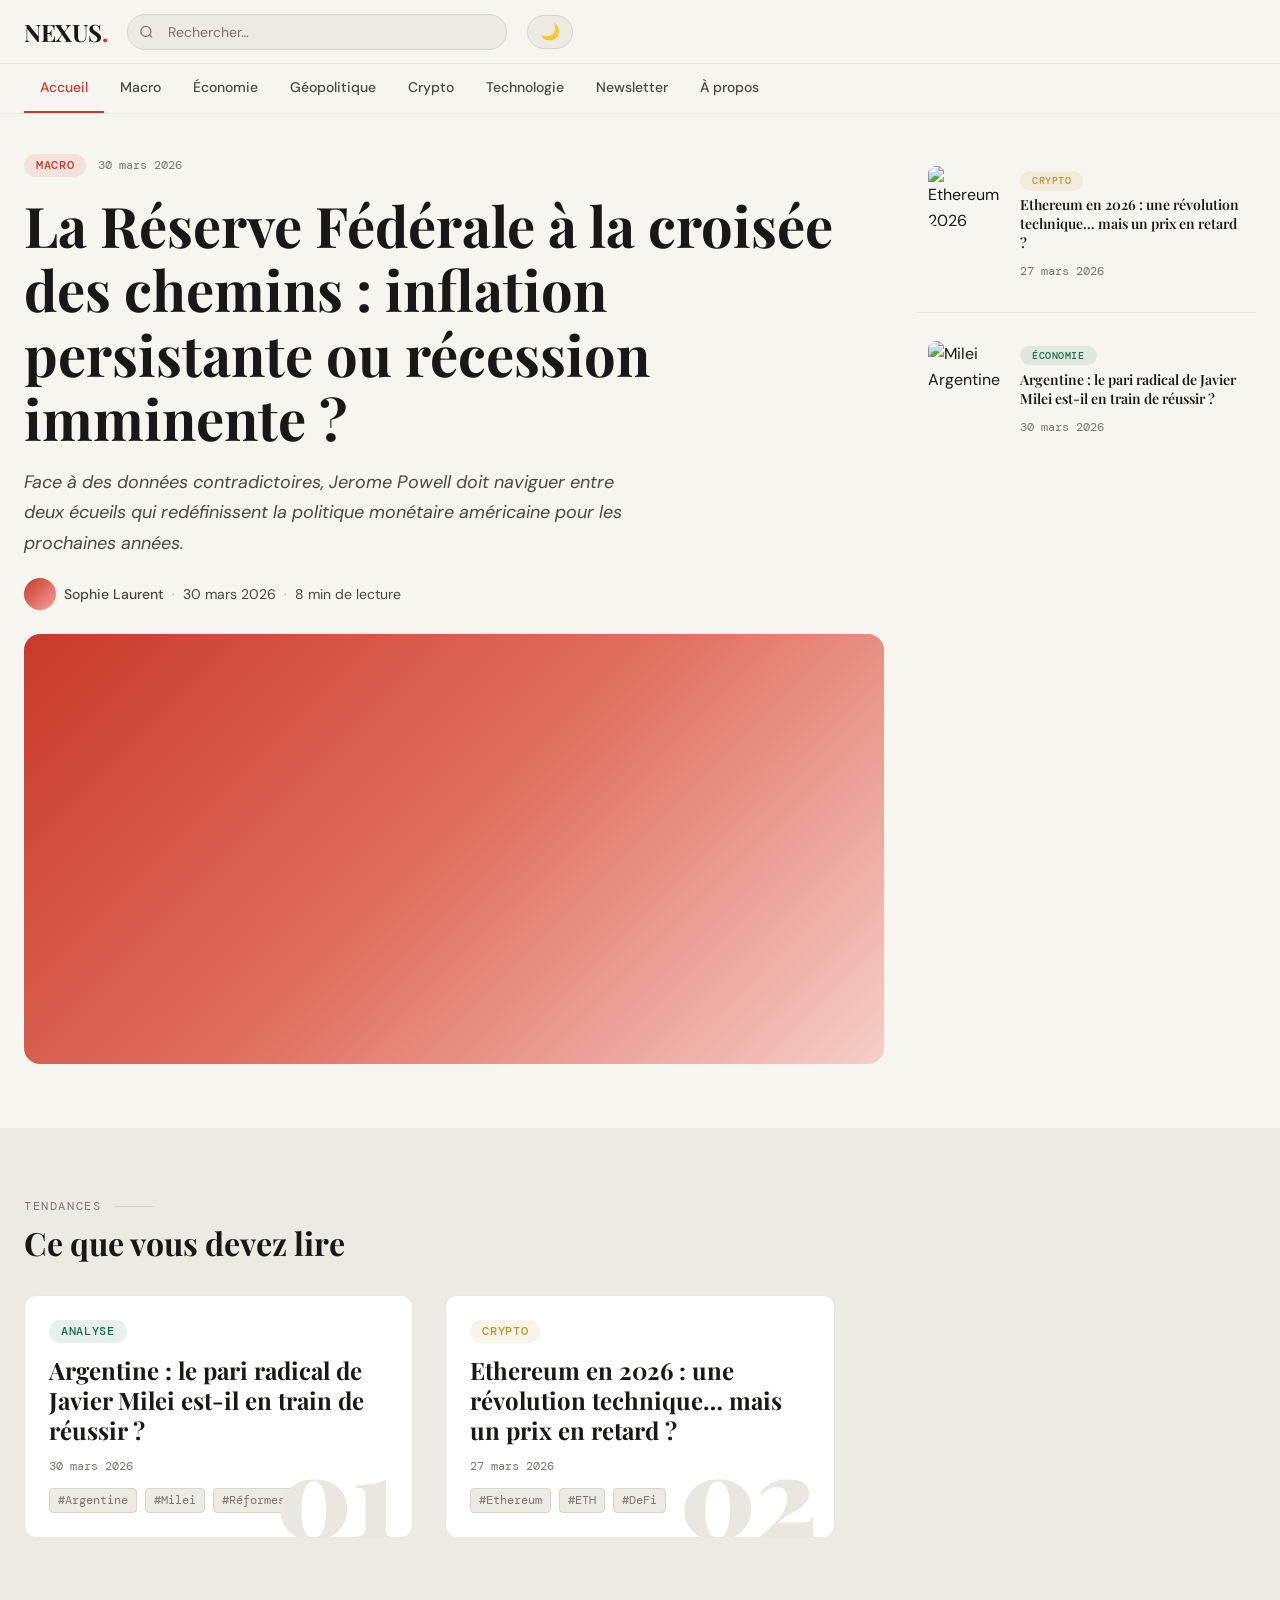
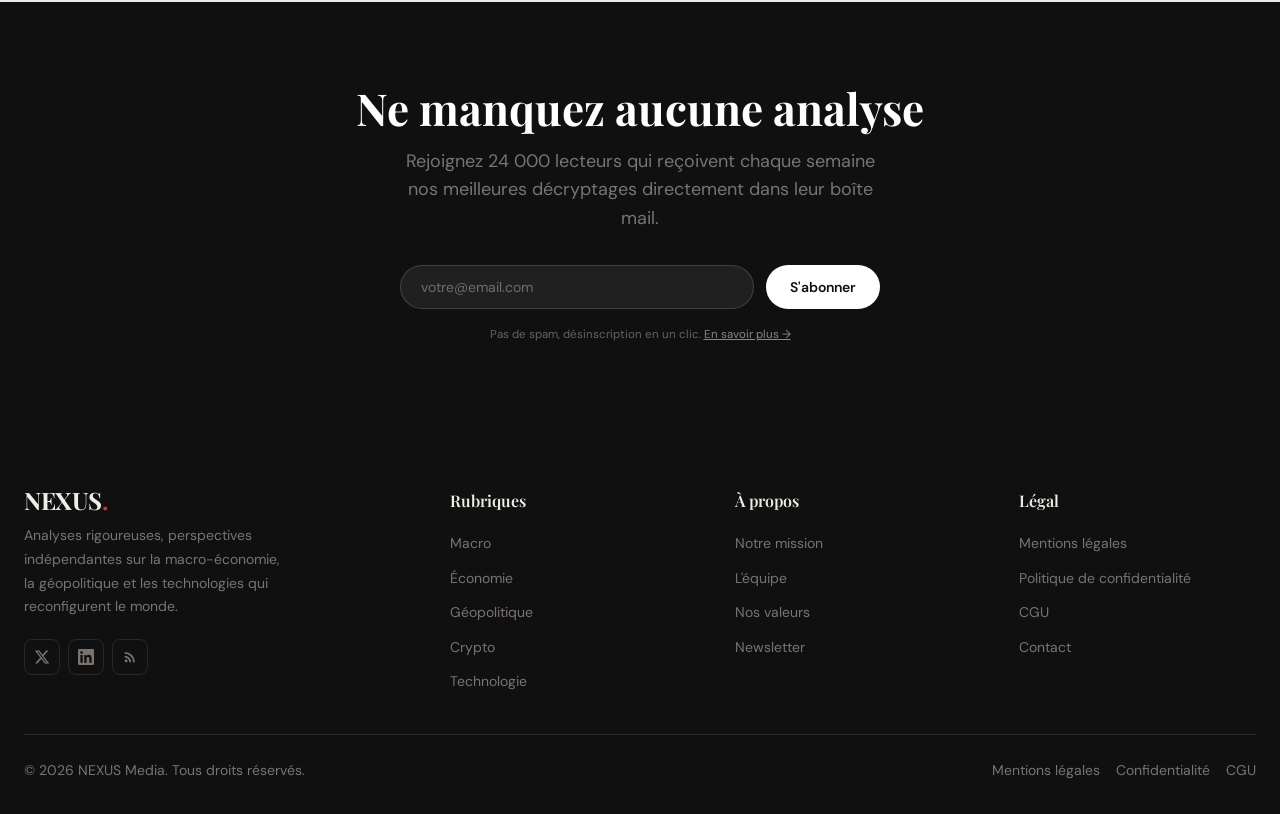
==== commit 2e15c1cf: "update nexus" ====
--- a/index.html
+++ b/index.html
@@ -355,38 +355,29 @@
             </a>
           </article>
 
-          <!-- Sidebar — 3 articles secondaires -->
+          <!-- Sidebar — articles secondaires -->
           <aside class="hero-sidebar reveal reveal-delay-2">
-            <a href="article.html" class="sidebar-article">
+            <a href="ethereum-2026-revolution-technique.html" class="sidebar-article">
               <div class="sidebar-thumb">
-                <div class="placeholder grad-crypto"></div>
+                <img src="https://s3.tradingview.com/news/image/cointribune%3A0b1fc0b29b858-c2c9389e8a88ed0e5aad9de6903caf30-resized.webp"
+                     alt="Ethereum 2026" style="width:100%;height:100%;object-fit:cover;object-position:center;">
               </div>
               <div class="sidebar-info">
                 <span class="badge badge-crypto" style="font-size:0.6rem">Crypto</span>
-                <div class="sidebar-title">Le yuan numérique change la donne dans les échanges internationaux</div>
-                <span class="sidebar-date">29 mars 2026</span>
+                <div class="sidebar-title">Ethereum en 2026 : une révolution technique… mais un prix en retard ?</div>
+                <span class="sidebar-date">27 mars 2026</span>
               </div>
             </a>
             <div class="sidebar-divider"></div>
-            <a href="article.html" class="sidebar-article">
+            <a href="argentine-milei-reformes.html" class="sidebar-article">
               <div class="sidebar-thumb">
-                <div class="placeholder grad-tech"></div>
+                <img src="https://img.20mn.fr/HOGzIdDFTdqqUQ-Kd88X1Sk/[base64]"
+                     alt="Milei Argentine" style="width:100%;height:100%;object-fit:cover;object-position:top;">
               </div>
               <div class="sidebar-info">
-                <span class="badge badge-tech" style="font-size:0.6rem">Tech</span>
-                <div class="sidebar-title">L'IA générative s'infiltre dans les salles de marché</div>
-                <span class="sidebar-date">28 mars 2026</span>
-              </div>
-            </a>
-            <div class="sidebar-divider"></div>
-            <a href="article.html" class="sidebar-article">
-              <div class="sidebar-thumb">
-                <div class="placeholder grad-geo"></div>
-              </div>
-              <div class="sidebar-info">
-                <span class="badge badge-geo" style="font-size:0.6rem">Géopolitique</span>
-                <div class="sidebar-title">La guerre commerciale reprend de plus belle entre Washington et Pékin</div>
-                <span class="sidebar-date">27 mars 2026</span>
+                <span class="badge badge-economy" style="font-size:0.6rem">Économie</span>
+                <div class="sidebar-title">Argentine : le pari radical de Javier Milei est-il en train de réussir ?</div>
+                <span class="sidebar-date">30 mars 2026</span>
               </div>
             </a>
           </aside>
@@ -407,16 +398,16 @@
           <article class="tendance-item reveal">
             <div class="tendance-num">01</div>
             <div class="tendance-meta">
-              <span class="badge badge-economy">Économie</span>
+              <span class="badge badge-economy">Analyse</span>
             </div>
-            <a href="article.html">
-              <h3 class="tendance-title article-title">Les obligations d'État sous pression : la grande rotation obligataire de 2026</h3>
-            </a>
-            <time class="tendance-date" datetime="2026-03-28">28 mars 2026</time>
+            <a href="argentine-milei-reformes.html">
+              <h3 class="tendance-title article-title">Argentine : le pari radical de Javier Milei est-il en train de réussir ?</h3>
+            </a>
+            <time class="tendance-date" datetime="2026-03-30">30 mars 2026</time>
             <div class="tags">
-              <span class="tag">#Obligations</span>
-              <span class="tag">#Taux</span>
-              <span class="tag">#BCE</span>
+              <span class="tag">#Argentine</span>
+              <span class="tag">#Milei</span>
+              <span class="tag">#Réformes</span>
             </div>
           </article>
 
@@ -425,223 +416,22 @@
             <div class="tendance-meta">
               <span class="badge badge-crypto">Crypto</span>
             </div>
-            <a href="article.html">
-              <h3 class="tendance-title article-title">Bitcoin dépasse les 100 000 $ : ce que le franchissement de ce seuil symbolique change vraiment</h3>
-            </a>
-            <time class="tendance-date" datetime="2026-03-25">25 mars 2026</time>
+            <a href="ethereum-2026-revolution-technique.html">
+              <h3 class="tendance-title article-title">Ethereum en 2026 : une révolution technique… mais un prix en retard ?</h3>
+            </a>
+            <time class="tendance-date" datetime="2026-03-27">27 mars 2026</time>
             <div class="tags">
-              <span class="tag">#Bitcoin</span>
-              <span class="tag">#BTC</span>
-              <span class="tag">#Halving</span>
+              <span class="tag">#Ethereum</span>
+              <span class="tag">#ETH</span>
+              <span class="tag">#DeFi</span>
             </div>
           </article>
 
-          <article class="tendance-item reveal reveal-delay-4">
-            <div class="tendance-num">03</div>
-            <div class="tendance-meta">
-              <span class="badge badge-geo">Géopolitique</span>
-            </div>
-            <a href="article.html">
-              <h3 class="tendance-title article-title">Le choc énergétique européen de 2026 : l'Allemagne à l'épreuve de la réindustrialisation</h3>
-            </a>
-            <time class="tendance-date" datetime="2026-03-22">22 mars 2026</time>
-            <div class="tags">
-              <span class="tag">#Énergie</span>
-              <span class="tag">#Europe</span>
-              <span class="tag">#Allemagne</span>
-            </div>
-          </article>
 
         </div>
       </div>
     </section>
 
-    <!-- === GRILLE D'ARTICLES === -->
-    <section class="articles-section">
-      <div class="container">
-        <div class="section-header">
-          <div class="section-label">À la une</div>
-          <h2 class="section-title">Dernières analyses</h2>
-        </div>
-        <div class="articles-grid">
-
-          <!-- Carte 1 : Macro -->
-          <article class="article-card reveal">
-            <a href="article.html">
-              <div class="card-image"><div class="placeholder grad-macro"></div></div>
-              <div class="card-body">
-                <div class="card-meta">
-                  <span class="badge badge-macro">Macro</span>
-                </div>
-                <div class="tags">
-                  <span class="tag">#Inflation</span>
-                  <span class="tag">#FED</span>
-                </div>
-                <h3 class="article-title">Powell prépare un pivot historique : les marchés en ordre de bataille</h3>
-                <p class="article-excerpt">Le président de la Fed multiplie les signaux ambigus avant le FOMC de mai, alimentant une volatilité exceptionnelle sur les obligations à deux ans.</p>
-                <div class="article-footer">
-                  <div class="author-info">
-                    <div class="author-avatar-sm grad-avatar-1"></div>
-                    <span class="article-author">Sophie Laurent</span>
-                  </div>
-                  <div class="article-date-read">
-                    <time datetime="2026-03-30">30 mars</time>
-                    <span class="dot-sep">·</span>
-                    <span>6 min</span>
-                  </div>
-                </div>
-              </div>
-            </a>
-          </article>
-
-          <!-- Carte 2 : Économie -->
-          <article class="article-card reveal reveal-delay-1">
-            <a href="article.html">
-              <div class="card-image"><div class="placeholder grad-economy"></div></div>
-              <div class="card-body">
-                <div class="card-meta">
-                  <span class="badge badge-economy">Économie</span>
-                </div>
-                <div class="tags">
-                  <span class="tag">#BCE</span>
-                  <span class="tag">#Euro</span>
-                </div>
-                <h3 class="article-title">La BCE maintient ses taux et divise les économistes européens</h3>
-                <p class="article-excerpt">Lagarde défend une posture attentiste face à une inflation de services qui résiste, pendant que la croissance de la zone euro s'érode trimestre après trimestre.</p>
-                <div class="article-footer">
-                  <div class="author-info">
-                    <div class="author-avatar-sm grad-avatar-2"></div>
-                    <span class="article-author">Marc Dubois</span>
-                  </div>
-                  <div class="article-date-read">
-                    <time datetime="2026-03-29">29 mars</time>
-                    <span class="dot-sep">·</span>
-                    <span>5 min</span>
-                  </div>
-                </div>
-              </div>
-            </a>
-          </article>
-
-          <!-- Carte 3 : Géopolitique -->
-          <article class="article-card reveal reveal-delay-2">
-            <a href="article.html">
-              <div class="card-image"><div class="placeholder grad-geo"></div></div>
-              <div class="card-body">
-                <div class="card-meta">
-                  <span class="badge badge-geo">Géopolitique</span>
-                </div>
-                <div class="tags">
-                  <span class="tag">#Chine</span>
-                  <span class="tag">#Pacifique</span>
-                </div>
-                <h3 class="article-title">Tensions en mer de Chine : les routes maritimes mondiales sous haute surveillance</h3>
-                <p class="article-excerpt">Les manœuvres militaires chinoises autour de Taïwan perturbent les flux commerciaux et obligent les armateurs à revoir leurs itinéraires à la hausse des coûts.</p>
-                <div class="article-footer">
-                  <div class="author-info">
-                    <div class="author-avatar-sm grad-avatar-3"></div>
-                    <span class="article-author">Camille Chen</span>
-                  </div>
-                  <div class="article-date-read">
-                    <time datetime="2026-03-28">28 mars</time>
-                    <span class="dot-sep">·</span>
-                    <span>7 min</span>
-                  </div>
-                </div>
-              </div>
-            </a>
-          </article>
-
-          <!-- Carte 4 : Crypto -->
-          <article class="article-card reveal reveal-delay-1">
-            <a href="article.html">
-              <div class="card-image"><div class="placeholder grad-crypto"></div></div>
-              <div class="card-body">
-                <div class="card-meta">
-                  <span class="badge badge-crypto">Crypto</span>
-                </div>
-                <div class="tags">
-                  <span class="tag">#Ethereum</span>
-                  <span class="tag">#DeFi</span>
-                </div>
-                <h3 class="article-title">ETH 2.0 : un an après, le bilan contrasté de la transition vers le Proof-of-Stake</h3>
-                <p class="article-excerpt">La consommation énergétique a chuté de 99,95 % mais la centralisation des validateurs soulève de nouvelles interrogations sur la décentralisation effective du réseau.</p>
-                <div class="article-footer">
-                  <div class="author-info">
-                    <div class="author-avatar-sm grad-avatar-4"></div>
-                    <span class="article-author">Ryo Tanaka</span>
-                  </div>
-                  <div class="article-date-read">
-                    <time datetime="2026-03-27">27 mars</time>
-                    <span class="dot-sep">·</span>
-                    <span>9 min</span>
-                  </div>
-                </div>
-              </div>
-            </a>
-          </article>
-
-          <!-- Carte 5 : Technologie -->
-          <article class="article-card reveal reveal-delay-2">
-            <a href="article.html">
-              <div class="card-image"><div class="placeholder grad-tech"></div></div>
-              <div class="card-body">
-                <div class="card-meta">
-                  <span class="badge badge-tech">Technologie</span>
-                </div>
-                <div class="tags">
-                  <span class="tag">#IA</span>
-                  <span class="tag">#OpenAI</span>
-                </div>
-                <h3 class="article-title">OpenAI vs Google : la guerre de l'IA générative entre dans une nouvelle phase décisive</h3>
-                <p class="article-excerpt">GPT-5 face à Gemini Ultra 2 — la bataille pour l'intégration entreprise remodèle les valorisations du secteur et redessine les alliances stratégiques en Silicon Valley.</p>
-                <div class="article-footer">
-                  <div class="author-info">
-                    <div class="author-avatar-sm grad-avatar-3"></div>
-                    <span class="article-author">Camille Chen</span>
-                  </div>
-                  <div class="article-date-read">
-                    <time datetime="2026-03-26">26 mars</time>
-                    <span class="dot-sep">·</span>
-                    <span>8 min</span>
-                  </div>
-                </div>
-              </div>
-            </a>
-          </article>
-
-          <!-- Carte 6 : Macro -->
-          <article class="article-card reveal reveal-delay-3">
-            <a href="article.html">
-              <div class="card-image"><div class="placeholder grad-macro"></div></div>
-              <div class="card-body">
-                <div class="card-meta">
-                  <span class="badge badge-macro">Macro</span>
-                </div>
-                <div class="tags">
-                  <span class="tag">#Récession</span>
-                  <span class="tag">#Chômage</span>
-                </div>
-                <h3 class="article-title">Récession 2026 : les signaux d'alarme que Wall Street choisit d'ignorer</h3>
-                <p class="article-excerpt">La courbe des taux s'est réinversée, les demandes d'allocations chômage progressent et les ISM manufacturiers sont en contraction pour le sixième mois consécutif.</p>
-                <div class="article-footer">
-                  <div class="author-info">
-                    <div class="author-avatar-sm grad-avatar-2"></div>
-                    <span class="article-author">Marc Dubois</span>
-                  </div>
-                  <div class="article-date-read">
-                    <time datetime="2026-03-25">25 mars</time>
-                    <span class="dot-sep">·</span>
-                    <span>10 min</span>
-                  </div>
-                </div>
-              </div>
-            </a>
-          </article>
-
-        </div><!-- /.articles-grid -->
-      </div>
-    </section>
 
     <!-- === BANDEAU NEWSLETTER === -->
     <div class="newsletter-banner reveal">
@@ -654,51 +444,6 @@
       <p class="newsletter-note">Pas de spam, désinscription en un clic. <a href="newsletter.html">En savoir plus →</a></p>
     </div>
 
-    <!-- === À LA UNE PAR THÈME === -->
-    <section class="theme-highlights">
-      <div class="container">
-        <div class="section-header">
-          <div class="section-label">Par rubrique</div>
-          <h2 class="section-title">À la une par thème</h2>
-        </div>
-
-        <a href="article.html" class="theme-row reveal" style="text-decoration:none;display:flex;align-items:center;gap:var(--space-6);padding:var(--space-5) 0;border-bottom:1px solid var(--border-subtle)">
-          <span class="theme-cat-label" style="color:var(--accent-macro)">Macro</span>
-          <span class="theme-row-title article-title">Powell prépare un pivot historique : les marchés en ordre de bataille</span>
-          <span class="theme-row-date">30 mars 2026</span>
-          <a href="macro.html" class="theme-voir-tout" style="color:var(--accent-macro)" onclick="event.stopPropagation()">Voir tout →</a>
-        </a>
-
-        <a href="article.html" class="theme-row reveal reveal-delay-1" style="text-decoration:none;display:flex;align-items:center;gap:var(--space-6);padding:var(--space-5) 0;border-bottom:1px solid var(--border-subtle)">
-          <span class="theme-cat-label" style="color:var(--accent-economy)">Économie</span>
-          <span class="theme-row-title article-title">La BCE maintient ses taux et divise les économistes européens</span>
-          <span class="theme-row-date">29 mars 2026</span>
-          <a href="economie.html" class="theme-voir-tout" style="color:var(--accent-economy)" onclick="event.stopPropagation()">Voir tout →</a>
-        </a>
-
-        <a href="article.html" class="theme-row reveal reveal-delay-2" style="text-decoration:none;display:flex;align-items:center;gap:var(--space-6);padding:var(--space-5) 0;border-bottom:1px solid var(--border-subtle)">
-          <span class="theme-cat-label" style="color:var(--accent-geo)">Géopolitique</span>
-          <span class="theme-row-title article-title">Tensions en mer de Chine : les routes maritimes mondiales sous surveillance</span>
-          <span class="theme-row-date">28 mars 2026</span>
-          <a href="geopolitique.html" class="theme-voir-tout" style="color:var(--accent-geo)" onclick="event.stopPropagation()">Voir tout →</a>
-        </a>
-
-        <a href="article.html" class="theme-row reveal reveal-delay-3" style="text-decoration:none;display:flex;align-items:center;gap:var(--space-6);padding:var(--space-5) 0;border-bottom:1px solid var(--border-subtle)">
-          <span class="theme-cat-label" style="color:var(--accent-crypto)">Crypto</span>
-          <span class="theme-row-title article-title">Bitcoin dépasse les 100 000 $ : ce que ce seuil change vraiment</span>
-          <span class="theme-row-date">25 mars 2026</span>
-          <a href="crypto.html" class="theme-voir-tout" style="color:var(--accent-crypto)" onclick="event.stopPropagation()">Voir tout →</a>
-        </a>
-
-        <a href="article.html" class="theme-row reveal reveal-delay-4" style="text-decoration:none;display:flex;align-items:center;gap:var(--space-6);padding:var(--space-5) 0;border-bottom:1px solid var(--border-subtle)">
-          <span class="theme-cat-label" style="color:var(--accent-tech)">Technologie</span>
-          <span class="theme-row-title article-title">OpenAI vs Google : la guerre de l'IA générative entre dans une nouvelle phase</span>
-          <span class="theme-row-date">26 mars 2026</span>
-          <a href="technologie.html" class="theme-voir-tout" style="color:var(--accent-tech)" onclick="event.stopPropagation()">Voir tout →</a>
-        </a>
-
-      </div>
-    </section>
 
   </main><!-- /main -->
 
